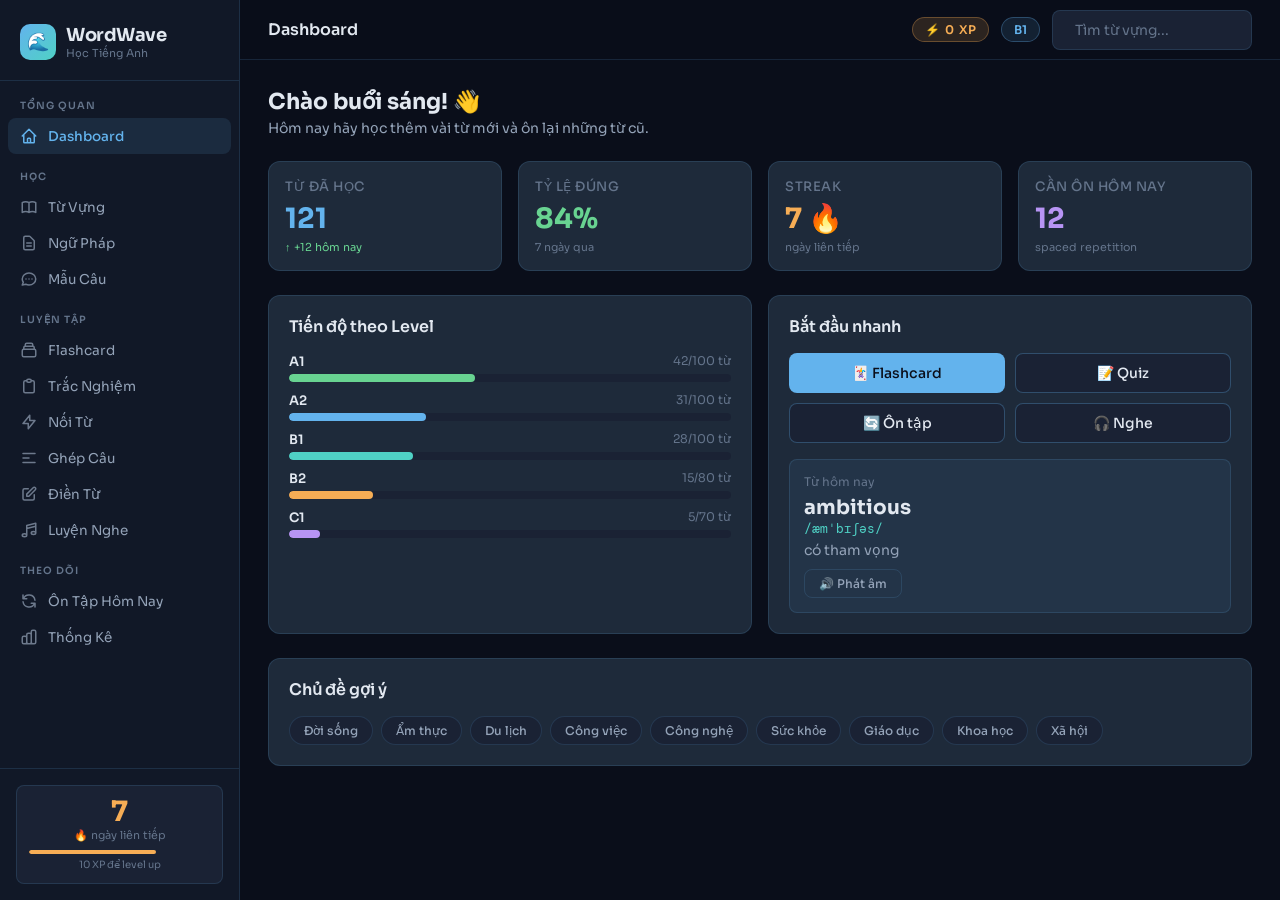
==== frontend/index.html @ 90e34345 "first commit" ====
<!DOCTYPE html>
<html lang="vi">
<head>
<meta charset="UTF-8"/>
<meta name="viewport" content="width=device-width, initial-scale=1.0"/>
<title>WordWave – Học Tiếng Anh</title>
<link rel="preconnect" href="https://fonts.googleapis.com"/>
<link rel="preconnect" href="https://fonts.gstatic.com" crossorigin/>
<link href="https://fonts.googleapis.com/css2?family=Sora:wght@300;400;500;600;700&family=DM+Mono:wght@400;500&display=swap" rel="stylesheet"/>
<link rel="stylesheet" href="css/style.css"/>
</head>
<body>

<!-- TOAST -->
<div id="toast" class="toast"></div>

<!-- SIDEBAR -->
<nav class="sidebar" id="sidebar">
  <div class="logo">
    <div class="logo-icon">🌊</div>
    <div>
      <div class="logo-text">WordWave</div>
      <div class="logo-sub">Học Tiếng Anh</div>
    </div>
  </div>
  <div class="nav">
    <div class="nav-group">
      <div class="nav-label">Tổng quan</div>
      <div class="nav-item" data-page="dashboard" onclick="navigate('dashboard')">
        <svg class="nav-icon" fill="none" stroke="currentColor" viewBox="0 0 24 24"><path stroke-linecap="round" stroke-linejoin="round" stroke-width="2" d="M3 12l2-2m0 0l7-7 7 7M5 10v10a1 1 0 001 1h3m10-11l2 2m-2-2v10a1 1 0 01-1 1h-3m-6 0a1 1 0 001-1v-4a1 1 0 011-1h2a1 1 0 011 1v4a1 1 0 001 1m-6 0h6"/></svg>
        Dashboard
      </div>
    </div>
    <div class="nav-group">
      <div class="nav-label">Học</div>
      <div class="nav-item" data-page="vocabulary" onclick="navigate('vocabulary')">
        <svg class="nav-icon" fill="none" stroke="currentColor" viewBox="0 0 24 24"><path stroke-linecap="round" stroke-linejoin="round" stroke-width="2" d="M12 6.253v13m0-13C10.832 5.477 9.246 5 7.5 5S4.168 5.477 3 6.253v13C4.168 18.477 5.754 18 7.5 18s3.332.477 4.5 1.253m0-13C13.168 5.477 14.754 5 16.5 5c1.747 0 3.332.477 4.5 1.253v13C19.832 18.477 18.247 18 16.5 18c-1.746 0-3.332.477-4.5 1.253"/></svg>
        Từ Vựng
      </div>
      <div class="nav-item" data-page="grammar" onclick="navigate('grammar')">
        <svg class="nav-icon" fill="none" stroke="currentColor" viewBox="0 0 24 24"><path stroke-linecap="round" stroke-linejoin="round" stroke-width="2" d="M9 12h6m-6 4h6m2 5H7a2 2 0 01-2-2V5a2 2 0 012-2h5.586a1 1 0 01.707.293l5.414 5.414a1 1 0 01.293.707V19a2 2 0 01-2 2z"/></svg>
        Ngữ Pháp
      </div>
      <div class="nav-item" data-page="patterns" onclick="navigate('patterns')">
        <svg class="nav-icon" fill="none" stroke="currentColor" viewBox="0 0 24 24"><path stroke-linecap="round" stroke-linejoin="round" stroke-width="2" d="M8 12h.01M12 12h.01M16 12h.01M21 12c0 4.418-4.03 8-9 8a9.863 9.863 0 01-4.255-.949L3 20l1.395-3.72C3.512 15.042 3 13.574 3 12c0-4.418 4.03-8 9-8s9 3.582 9 8z"/></svg>
        Mẫu Câu
      </div>
    </div>
    <div class="nav-group">
      <div class="nav-label">Luyện tập</div>
      <div class="nav-item" data-page="flashcard" onclick="navigate('flashcard')">
        <svg class="nav-icon" fill="none" stroke="currentColor" viewBox="0 0 24 24"><path stroke-linecap="round" stroke-linejoin="round" stroke-width="2" d="M19 11H5m14 0a2 2 0 012 2v6a2 2 0 01-2 2H5a2 2 0 01-2-2v-6a2 2 0 012-2m14 0V9a2 2 0 00-2-2M5 11V9a2 2 0 012-2m0 0V5a2 2 0 012-2h6a2 2 0 012 2v2M7 7h10"/></svg>
        Flashcard
      </div>
      <div class="nav-item" data-page="quiz" onclick="navigate('quiz')">
        <svg class="nav-icon" fill="none" stroke="currentColor" viewBox="0 0 24 24"><path stroke-linecap="round" stroke-linejoin="round" stroke-width="2" d="M9 5H7a2 2 0 00-2 2v12a2 2 0 002 2h10a2 2 0 002-2V7a2 2 0 00-2-2h-2M9 5a2 2 0 002 2h2a2 2 0 002-2M9 5a2 2 0 012-2h2a2 2 0 012 2"/></svg>
        Trắc Nghiệm
      </div>
      <div class="nav-item" data-page="matching" onclick="navigate('matching')">
        <svg class="nav-icon" fill="none" stroke="currentColor" viewBox="0 0 24 24"><path stroke-linecap="round" stroke-linejoin="round" stroke-width="2" d="M13 10V3L4 14h7v7l9-11h-7z"/></svg>
        Nối Từ
      </div>
      <div class="nav-item" data-page="builder" onclick="navigate('builder')">
        <svg class="nav-icon" fill="none" stroke="currentColor" viewBox="0 0 24 24"><path stroke-linecap="round" stroke-linejoin="round" stroke-width="2" d="M4 6h16M4 12h8m-8 6h16"/></svg>
        Ghép Câu
      </div>
      <div class="nav-item" data-page="fillblank" onclick="navigate('fillblank')">
        <svg class="nav-icon" fill="none" stroke="currentColor" viewBox="0 0 24 24"><path stroke-linecap="round" stroke-linejoin="round" stroke-width="2" d="M11 5H6a2 2 0 00-2 2v11a2 2 0 002 2h11a2 2 0 002-2v-5m-1.414-9.414a2 2 0 112.828 2.828L11.828 15H9v-2.828l8.586-8.586z"/></svg>
        Điền Từ
      </div>
      <div class="nav-item" data-page="listening" onclick="navigate('listening')">
        <svg class="nav-icon" fill="none" stroke="currentColor" viewBox="0 0 24 24"><path stroke-linecap="round" stroke-linejoin="round" stroke-width="2" d="M9 19V6l12-3v13M9 19c0 1.105-1.343 2-3 2s-3-.895-3-2 1.343-2 3-2 3 .895 3 2zm12-3c0 1.105-1.343 2-3 2s-3-.895-3-2 1.343-2 3-2 3 .895 3 2zM9 10l12-3"/></svg>
        Luyện Nghe
      </div>
    </div>
    <div class="nav-group">
      <div class="nav-label">Theo dõi</div>
      <div class="nav-item" data-page="review" onclick="navigate('review')">
        <svg class="nav-icon" fill="none" stroke="currentColor" viewBox="0 0 24 24"><path stroke-linecap="round" stroke-linejoin="round" stroke-width="2" d="M4 4v5h.582m15.356 2A8.001 8.001 0 004.582 9m0 0H9m11 11v-5h-.581m0 0a8.003 8.003 0 01-15.357-2m15.357 2H15"/></svg>
        Ôn Tập Hôm Nay
      </div>
      <div class="nav-item" data-page="progress" onclick="navigate('progress')">
        <svg class="nav-icon" fill="none" stroke="currentColor" viewBox="0 0 24 24"><path stroke-linecap="round" stroke-linejoin="round" stroke-width="2" d="M9 19v-6a2 2 0 00-2-2H5a2 2 0 00-2 2v6a2 2 0 002 2h2a2 2 0 002-2zm0 0V9a2 2 0 012-2h2a2 2 0 012 2v10m-6 0a2 2 0 002 2h2a2 2 0 002-2m0 0V5a2 2 0 012-2h2a2 2 0 012 2v14a2 2 0 01-2 2h-2a2 2 0 01-2-2z"/></svg>
        Thống Kê
      </div>
    </div>
  </div>
  <div class="sidebar-footer">
    <div class="streak-card">
      <div class="streak-num" id="streak-display">7</div>
      <div class="streak-label">🔥 ngày liên tiếp</div>
      <div style="margin-top:8px;">
        <div class="progress-track" style="height:4px;">
          <div class="progress-fill" style="width:70%;background:var(--accent3);"></div>
        </div>
        <div style="font-size:10px;color:var(--text3);margin-top:4px;">10 XP để level up</div>
      </div>
    </div>
  </div>
</nav>

<!-- MAIN -->
<main class="main">
  <div class="topbar">
    <div style="display:flex;align-items:center;gap:12px;">
      <button class="menu-toggle" onclick="toggleSidebar()">☰</button>
      <span class="page-title" id="page-title">Dashboard</span>
    </div>
    <div class="topbar-right">
      <div class="xp-pill">⚡ <span id="xp-display">0</span> XP</div>
      <div class="level-pill">B1</div>
      <div class="search-box" style="width:200px;">
        <svg width="14" height="14" fill="none" stroke="var(--text3)" viewBox="0 0 24 24"><circle cx="11" cy="11" r="8"/><path d="m21 21-4.35-4.35"/></svg>
        <input type="text" placeholder="Tìm từ vựng..." id="global-search" oninput="handleGlobalSearch(this.value)"/>
      </div>
    </div>
  </div>

  <div class="content">

    <!-- DASHBOARD -->
    <div class="page active fade-in" id="page-dashboard">
      <div style="margin-bottom:24px;">
        <h1 style="font-size:22px;font-weight:700;margin-bottom:4px;">Chào buổi sáng! 👋</h1>
        <p style="color:var(--text2);font-size:14px;">Hôm nay hãy học thêm vài từ mới và ôn lại những từ cũ.</p>
      </div>
      <div class="grid-4" style="margin-bottom:24px;">
        <div class="card card-sm"><div class="card-title">Từ đã học</div><div class="card-value" style="color:var(--accent);">121</div><div style="font-size:11px;color:var(--green);margin-top:4px;">↑ +12 hôm nay</div></div>
        <div class="card card-sm"><div class="card-title">Tỷ lệ đúng</div><div class="card-value" style="color:var(--green);">84%</div><div style="font-size:11px;color:var(--text3);margin-top:4px;">7 ngày qua</div></div>
        <div class="card card-sm"><div class="card-title">Streak</div><div class="card-value" style="color:var(--accent3);">7 🔥</div><div style="font-size:11px;color:var(--text3);margin-top:4px;">ngày liên tiếp</div></div>
        <div class="card card-sm"><div class="card-title">Cần ôn hôm nay</div><div class="card-value" style="color:var(--purple);">12</div><div style="font-size:11px;color:var(--text3);margin-top:4px;">spaced repetition</div></div>
      </div>
      <div class="grid-2" style="margin-bottom:24px;">
        <div class="card">
          <div class="section-title" style="margin-bottom:16px;">Tiến độ theo Level</div>
          <div id="level-progress-bars"></div>
        </div>
        <div class="card">
          <div class="section-title" style="margin-bottom:16px;">Bắt đầu nhanh</div>
          <div style="display:grid;grid-template-columns:1fr 1fr;gap:10px;margin-bottom:16px;">
            <button class="btn btn-primary" onclick="navigate('flashcard')">🃏 Flashcard</button>
            <button class="btn btn-secondary" onclick="navigate('quiz')">📝 Quiz</button>
            <button class="btn btn-secondary" onclick="navigate('review')">🔄 Ôn tập</button>
            <button class="btn btn-secondary" onclick="navigate('listening')">🎧 Nghe</button>
          </div>
          <div style="padding:14px;background:rgba(99,179,237,0.08);border:1px solid var(--border);border-radius:var(--r2);">
            <div style="font-size:12px;color:var(--text3);margin-bottom:6px;">Từ hôm nay</div>
            <div style="font-size:20px;font-weight:700;" id="wod-word">ambitious</div>
            <div style="font-size:13px;color:var(--accent2);font-family:var(--mono);" id="wod-phonetic">/æmˈbɪʃəs/</div>
            <div style="font-size:14px;color:var(--text2);margin-top:4px;" id="wod-meaning">có tham vọng</div>
            <button class="btn btn-ghost btn-sm" style="margin-top:10px;" id="wod-speak" onclick="window._speak('ambitious')">🔊 Phát âm</button>
          </div>
        </div>
      </div>
      <div class="card">
        <div class="section-title" style="margin-bottom:16px;">Chủ đề gợi ý</div>
        <div class="topic-grid" id="topic-suggestions"></div>
      </div>
    </div>

    <!-- VOCABULARY -->
    <div class="page fade-in" id="page-vocabulary">
      <div style="display:flex;align-items:center;gap:12px;margin-bottom:16px;flex-wrap:wrap;">
        <div class="search-box" style="flex:1;min-width:200px;">
          <svg width="14" height="14" fill="none" stroke="var(--text3)" viewBox="0 0 24 24"><circle cx="11" cy="11" r="8"/><path d="m21 21-4.35-4.35"/></svg>
          <input type="text" placeholder="Tìm từ..." id="vocab-search" oninput="filterVocab()"/>
        </div>
        <select id="level-filter" onchange="filterVocab()" style="background:var(--bg3);border:1px solid var(--border);border-radius:var(--r2);padding:8px 14px;color:var(--text);font-family:var(--font);font-size:14px;outline:none;">
          <option value="">Tất cả Level</option>
          <option value="A1">A1</option><option value="A2">A2</option>
          <option value="B1">B1</option><option value="B2">B2</option><option value="C1">C1</option>
        </select>
        <select id="topic-filter" onchange="filterVocab()" style="background:var(--bg3);border:1px solid var(--border);border-radius:var(--r2);padding:8px 14px;color:var(--text);font-family:var(--font);font-size:14px;outline:none;">
          <option value="">Tất cả Chủ đề</option>
        </select>
      </div>
      <div class="topic-grid" id="topic-filter-pills" style="margin-bottom:16px;"></div>
      <div id="vocab-list" style="display:flex;flex-direction:column;gap:8px;"></div>
      <div id="vocab-load-more" style="text-align:center;margin-top:20px;display:none;">
        <button class="btn btn-secondary" onclick="loadMoreVocab()">Tải thêm từ</button>
      </div>
    </div>

    <!-- GRAMMAR -->
    <div class="page fade-in" id="page-grammar">
      <div class="tabs" style="margin-bottom:20px;">
        <div class="tab active" onclick="filterGrammarByLevel('all')">Tất cả</div>
        <div class="tab" onclick="filterGrammarByLevel('A1')">A1</div>
        <div class="tab" onclick="filterGrammarByLevel('A2')">A2</div>
        <div class="tab" onclick="filterGrammarByLevel('B1')">B1</div>
        <div class="tab" onclick="filterGrammarByLevel('B2')">B2+</div>
      </div>
      <div id="grammar-list" style="display:flex;flex-direction:column;gap:12px;"></div>
    </div>

    <!-- PATTERNS -->
    <div class="page fade-in" id="page-patterns">
      <p style="color:var(--text2);font-size:14px;margin-bottom:20px;">Các mẫu câu giao tiếp phổ biến trong tiếng Anh hàng ngày.</p>
      <div id="patterns-list" style="display:flex;flex-direction:column;gap:12px;"></div>
    </div>

    <!-- FLASHCARD -->
    <div class="page fade-in" id="page-flashcard">
      <div style="max-width:600px;margin:0 auto;">
        <div style="display:flex;align-items:center;justify-content:space-between;margin-bottom:16px;">
          <span id="fc-count" style="font-size:14px;color:var(--text2);">Thẻ 1/10</span>
          <select id="fc-level" onchange="initFlashcard()" style="background:var(--bg3);border:1px solid var(--border);border-radius:var(--r2);padding:6px 12px;color:var(--text);font-family:var(--font);font-size:13px;outline:none;">
            <option value="">Tất cả</option>
            <option value="A1">A1</option><option value="A2">A2</option>
            <option value="B1">B1</option><option value="B2">B2</option><option value="C1">C1</option>
          </select>
        </div>
        <div class="progress-track" style="height:6px;margin-bottom:20px;">
          <div class="progress-fill" id="fc-progress" style="width:10%;background:linear-gradient(90deg,var(--accent),var(--accent2));"></div>
        </div>
        <div class="flashcard-wrap" onclick="flipCard()">
          <div class="flashcard" id="flashcard">
            <div class="flashcard-face">
              <div class="flashcard-word" id="fc-word">hello</div>
              <div class="flashcard-phonetic" id="fc-phonetic">/həˈloʊ/</div>
              <button class="speak-btn" style="margin-top:16px;" onclick="event.stopPropagation();speakFC()">🔊</button>
              <div class="flashcard-hint">Nhấn để xem nghĩa</div>
            </div>
            <div class="flashcard-face flashcard-back">
              <div class="flashcard-meaning" id="fc-meaning">xin chào</div>
              <div class="flashcard-example" id="fc-example">"Hello, how are you?"</div>
              <div class="flashcard-hint">Đánh giá dưới đây</div>
            </div>
          </div>
        </div>
        <div id="fc-actions" style="display:none;margin-top:20px;">
          <p style="text-align:center;font-size:13px;color:var(--text3);margin-bottom:12px;">Bạn nhớ từ này như thế nào?</p>
          <div style="display:grid;grid-template-columns:repeat(4,1fr);gap:8px;">
            <button class="btn btn-danger"  onclick="rateCard(1)">😞<br><span style="font-size:11px;">Không nhớ</span></button>
            <button class="btn btn-ghost"   onclick="rateCard(2)">😐<br><span style="font-size:11px;">Khó</span></button>
            <button class="btn btn-ghost"   onclick="rateCard(3)">🙂<br><span style="font-size:11px;">Ổn</span></button>
            <button class="btn btn-success" onclick="rateCard(4)">😊<br><span style="font-size:11px;">Dễ</span></button>
          </div>
        </div>
        <div id="fc-next-btn" style="text-align:center;margin-top:16px;display:none;">
          <button class="btn btn-primary btn-lg" onclick="nextFlashCard()">Thẻ tiếp theo →</button>
        </div>
      </div>
    </div>

    <!-- QUIZ -->
    <div class="page fade-in" id="page-quiz">
      <div style="max-width:600px;margin:0 auto;">
        <div style="display:flex;align-items:center;justify-content:space-between;margin-bottom:16px;">
          <span id="quiz-progress-text" style="font-size:14px;color:var(--text2);">Câu 1/10</span>
          <div style="display:flex;align-items:center;gap:8px;">
            <span style="color:var(--green);font-size:14px;font-weight:600;" id="quiz-score">0 ✓</span>
            <button class="btn btn-ghost btn-sm" onclick="initQuiz()">↺ Làm lại</button>
          </div>
        </div>
        <div class="progress-track" style="height:6px;margin-bottom:24px;">
          <div class="progress-fill" id="quiz-progress-bar" style="width:10%;background:linear-gradient(90deg,var(--purple),var(--accent));"></div>
        </div>
        <div id="quiz-question-area"></div>
      </div>
    </div>

    <!-- MATCHING -->
    <div class="page fade-in" id="page-matching">
      <div style="max-width:700px;margin:0 auto;">
        <div style="display:flex;align-items:center;justify-content:space-between;margin-bottom:16px;">
          <p style="color:var(--text2);font-size:14px;">Chọn từ tiếng Anh rồi chọn nghĩa tương ứng</p>
          <button class="btn btn-ghost btn-sm" onclick="initMatching()">↺ Ván mới</button>
        </div>
        <div id="match-score-bar" style="margin-bottom:16px;"></div>
        <div class="grid-2" id="match-area">
          <div class="match-col" id="match-left"></div>
          <div class="match-col" id="match-right"></div>
        </div>
        <div id="match-result" style="text-align:center;margin-top:20px;display:none;"></div>
      </div>
    </div>

    <!-- BUILDER -->
    <div class="page fade-in" id="page-builder">
      <div style="max-width:680px;margin:0 auto;">
        <div style="display:flex;align-items:center;justify-content:space-between;margin-bottom:16px;">
          <div>
            <div style="font-size:13px;color:var(--text3);margin-bottom:4px;">Dịch sang tiếng Anh:</div>
            <div id="builder-prompt" style="font-size:18px;font-weight:600;color:var(--accent2);">Tôi đang học tiếng Anh.</div>
          </div>
          <button class="btn btn-ghost btn-sm" onclick="initBuilder()">↺ Câu mới</button>
        </div>
        <div style="margin-bottom:16px;">
          <div style="font-size:12px;color:var(--text3);margin-bottom:8px;">Câu của bạn:</div>
          <div class="sentence-slots" id="builder-slots"></div>
        </div>
        <div style="font-size:12px;color:var(--text3);margin-bottom:8px;">Từ có sẵn:</div>
        <div id="builder-words"></div>
        <div style="display:flex;gap:10px;margin-top:20px;">
          <button class="btn btn-primary" onclick="checkBuilder()">✓ Kiểm tra</button>
          <button class="btn btn-ghost"   onclick="clearBuilder()">✕ Xóa hết</button>
        </div>
        <div id="builder-feedback" style="margin-top:16px;display:none;"></div>
      </div>
    </div>

    <!-- FILL BLANK -->
    <div class="page fade-in" id="page-fillblank">
      <div style="max-width:640px;margin:0 auto;">
        <div style="display:flex;align-items:center;justify-content:space-between;margin-bottom:16px;">
          <span id="fb-counter" style="font-size:14px;color:var(--text2);">Câu 1/6</span>
          <button class="btn btn-ghost btn-sm" onclick="initFillBlank()">↺ Làm lại</button>
        </div>
        <div id="fb-question-area"></div>
      </div>
    </div>

    <!-- LISTENING -->
    <div class="page fade-in" id="page-listening">
      <div style="max-width:580px;margin:0 auto;">
        <p style="color:var(--text2);font-size:14px;margin-bottom:20px;">Nghe và gõ lại từ bạn nghe được</p>
        <div class="audio-player">
          <div class="audio-visual" id="audio-bars"></div>
          <div style="text-align:center;">
            <button class="btn btn-primary btn-lg" id="listen-play-btn" onclick="playListenWord()">🔊 Phát âm</button>
          </div>
        </div>
        <div style="margin-top:20px;">
          <div style="font-size:13px;color:var(--text3);margin-bottom:8px;">Bạn nghe được từ gì?</div>
          <input type="text" class="blank-input" id="listen-input" style="width:100%;text-align:left;padding:12px 16px;" placeholder="Gõ từ bạn nghe..." onkeydown="if(event.key==='Enter')checkListening()"/>
        </div>
        <div style="display:flex;gap:10px;margin-top:12px;">
          <button class="btn btn-primary" onclick="checkListening()">✓ Kiểm tra</button>
          <button class="btn btn-ghost"   onclick="skipListening()">→ Bỏ qua</button>
        </div>
        <div id="listen-feedback" style="margin-top:16px;display:none;"></div>
        <div style="display:flex;align-items:center;gap:12px;margin-top:20px;">
          <span style="font-size:13px;color:var(--text3);">Độ khó:</span>
          <div class="tabs" style="flex:1;">
            <div class="tab active" onclick="setListenLevel(this,'A1')">A1</div>
            <div class="tab" onclick="setListenLevel(this,'A2')">A2</div>
            <div class="tab" onclick="setListenLevel(this,'B1')">B1</div>
          </div>
        </div>
        <div style="margin-top:16px;">
          <span style="font-size:12px;color:var(--text3);">Kết quả: </span>
          <span id="listen-stats" style="font-size:13px;color:var(--text2);">0 đúng / 0 sai</span>
        </div>
      </div>
    </div>

    <!-- REVIEW -->
    <div class="page fade-in" id="page-review">
      <div style="max-width:640px;margin:0 auto;">
        <div id="review-start-card" class="card" style="text-align:center;padding:28px;">
          <div style="font-size:36px;font-weight:700;color:var(--accent3);" id="review-remaining">—</div>
          <div style="font-size:14px;color:var(--text2);margin-top:4px;">từ cần ôn hôm nay</div>
          <button class="btn btn-primary btn-lg" style="margin-top:20px;" onclick="startReview()">Bắt đầu ôn tập</button>
        </div>
        <div id="review-area" style="display:none;"></div>
      </div>
    </div>

    <!-- PROGRESS -->
    <div class="page fade-in" id="page-progress">
      <div class="grid-4" style="margin-bottom:24px;">
        <div class="card card-sm"><div class="card-title">Tổng từ đã học</div><div class="card-value" style="color:var(--accent);">121</div></div>
        <div class="card card-sm"><div class="card-title">Tỷ lệ đúng TB</div><div class="card-value" style="color:var(--green);">84%</div></div>
        <div class="card card-sm"><div class="card-title">Streak hiện tại</div><div class="card-value" style="color:var(--accent3);">7 🔥</div></div>
        <div class="card card-sm"><div class="card-title">Tổng XP</div><div class="card-value" style="color:var(--purple);" id="xp-total">0</div></div>
      </div>
      <div class="grid-2" style="margin-bottom:24px;">
        <div class="card"><div class="section-title" style="margin-bottom:16px;">Tiến độ theo Level</div><div id="progress-level-bars" style="display:flex;flex-direction:column;gap:14px;"></div></div>
        <div class="card"><div class="section-title" style="margin-bottom:16px;">Tiến độ theo Chủ đề</div><div id="progress-topic-bars" style="display:flex;flex-direction:column;gap:12px;"></div></div>
      </div>
      <div class="card">
        <div class="section-title" style="margin-bottom:16px;">Hoạt động 52 tuần qua</div>
        <div id="activity-heatmap" style="overflow-x:auto;"></div>
      </div>
    </div>

  </div><!-- /content -->
</main>

<!-- SEARCH MODAL -->
<div class="modal-overlay" id="search-modal">
  <div class="modal">
    <div class="modal-title">Kết quả tìm kiếm</div>
    <div id="search-results" style="margin-top:16px;max-height:400px;overflow-y:auto;"></div>
    <button class="btn btn-ghost" style="margin-top:16px;width:100%;" onclick="document.getElementById('search-modal').classList.remove('show')">Đóng</button>
  </div>
</div>

<script type="module">
import { navigate, toggleSidebar } from './js/router.js';
import { filterVocab, setTopicFilter, loadMoreVocab } from './js/pages/vocabulary.js';
import { filterGrammarByLevel } from './js/pages/grammar.js';
import { initFlashcard }  from './js/pages/flashcard.js';
import { initQuiz }       from './js/pages/quiz.js';
import { initMatching }   from './js/pages/matching.js';
import { initBuilder }    from './js/pages/builder.js';
import { initFillBlank }  from './js/pages/fillblank.js';
import { api }            from './js/api.js';
import { badgeClass }     from './js/utils.js';

// Expose to window for onclick handlers in HTML
window.navigate           = navigate;
window.toggleSidebar      = toggleSidebar;
window.filterVocab        = filterVocab;
window.setTopicFilter     = setTopicFilter;
window.loadMoreVocab      = loadMoreVocab;
window.filterGrammarByLevel = filterGrammarByLevel;
window.initFlashcard      = initFlashcard;
window.initQuiz           = initQuiz;
window.initMatching       = initMatching;
window.initBuilder        = initBuilder;
window.initFillBlank      = initFillBlank;

// Global search
window.handleGlobalSearch = function(q) {
  if (q.length < 2) { document.getElementById('search-modal').classList.remove('show'); return; }
  api.getVocab({ search: q, limit: 10 }).then(res => {
    const words = res.data || [];
    document.getElementById('search-results').innerHTML = words.length
      ? words.map(v => `
          <div class="word-card" style="margin-bottom:8px;">
            <div class="word-info">
              <div style="display:flex;align-items:center;gap:8px;">
                <span class="word-english">${v.word}</span>
                <span class="badge ${badgeClass(v.level)}">${v.level}</span>
              </div>
              <div class="word-phonetic">${v.phonetic}</div>
              <div class="word-meaning">${v.meaning}</div>
            </div>
            <button class="speak-btn" onclick="window._speak('${v.word.replace(/'/g,"\\'")}')">🔊</button>
          </div>`).join('')
      : '<div style="color:var(--text3);text-align:center;padding:20px;">Không tìm thấy từ nào</div>';
    document.getElementById('search-modal').classList.add('show');
  }).catch(() => {});
};

// Close modal on overlay click
document.querySelectorAll('.modal-overlay').forEach(m =>
  m.addEventListener('click', e => { if (e.target === m) m.classList.remove('show'); })
);

// Boot
navigate('dashboard');
</script>
</body>
</html>
---- frontend/css/style.css ----
/* wordwave/frontend/css/style.css */
:root {
  --bg:#0a0e1a; --bg2:#111827; --bg3:#1a2234; --card:#1e2a3a;
  --border:rgba(99,179,237,0.15); --border2:rgba(99,179,237,0.3);
  --accent:#63b3ed; --accent2:#4fd1c5; --accent3:#f6ad55;
  --text:#e2e8f0; --text2:#94a3b8; --text3:#64748b;
  --green:#68d391; --red:#fc8181; --purple:#b794f4; --pink:#f687b3;
  --r:12px; --r2:8px;
  --font:'Sora',sans-serif; --mono:'DM Mono',monospace;
  --shadow:0 4px 24px rgba(0,0,0,0.4); --glow:0 0 20px rgba(99,179,237,0.15);
}
*,*::before,*::after{box-sizing:border-box;margin:0;padding:0;}
body{font-family:var(--font);background:var(--bg);color:var(--text);min-height:100vh;overflow-x:hidden;}
a{color:inherit;text-decoration:none;}
button{font-family:var(--font);cursor:pointer;border:none;outline:none;}
::-webkit-scrollbar{width:4px;}
::-webkit-scrollbar-track{background:var(--bg2);}
::-webkit-scrollbar-thumb{background:var(--border2);border-radius:4px;}

/* SIDEBAR */
.sidebar{width:240px;min-height:100vh;background:var(--bg2);border-right:1px solid var(--border);
  display:flex;flex-direction:column;position:fixed;left:0;top:0;bottom:0;z-index:100;transition:transform .3s;}
.logo{padding:24px 20px 20px;display:flex;align-items:center;gap:10px;border-bottom:1px solid var(--border);}
.logo-icon{width:36px;height:36px;background:linear-gradient(135deg,var(--accent),var(--accent2));
  border-radius:10px;display:flex;align-items:center;justify-content:center;font-size:18px;}
.logo-text{font-size:18px;font-weight:700;letter-spacing:-.5px;}
.logo-sub{font-size:11px;color:var(--text3);}
.nav{flex:1;padding:12px 8px;display:flex;flex-direction:column;gap:2px;overflow-y:auto;}
.nav-group{margin-bottom:8px;}
.nav-label{font-size:10px;font-weight:600;color:var(--text3);text-transform:uppercase;letter-spacing:1px;padding:6px 12px;}
.nav-item{display:flex;align-items:center;gap:10px;padding:9px 12px;border-radius:var(--r2);
  cursor:pointer;transition:all .15s;color:var(--text2);font-size:13.5px;}
.nav-item:hover{background:var(--bg3);color:var(--text);}
.nav-item.active{background:rgba(99,179,237,0.12);color:var(--accent);font-weight:500;}
.nav-icon{width:18px;height:18px;flex-shrink:0;opacity:.7;}
.nav-item.active .nav-icon{opacity:1;}
.nav-badge{margin-left:auto;background:var(--accent);color:var(--bg);border-radius:10px;font-size:10px;font-weight:700;padding:1px 7px;}
.sidebar-footer{padding:16px;border-top:1px solid var(--border);}
.streak-card{background:var(--bg3);border:1px solid var(--border);border-radius:var(--r2);padding:12px;text-align:center;}
.streak-num{font-size:28px;font-weight:700;color:var(--accent3);line-height:1;}
.streak-label{font-size:11px;color:var(--text3);margin-top:2px;}

/* MAIN */
.main{margin-left:240px;flex:1;}
.topbar{position:sticky;top:0;z-index:50;background:rgba(10,14,26,.92);backdrop-filter:blur(12px);
  border-bottom:1px solid var(--border);padding:0 28px;height:60px;display:flex;align-items:center;justify-content:space-between;}
.page-title{font-size:16px;font-weight:600;}
.topbar-right{display:flex;align-items:center;gap:12px;}
.xp-pill{background:rgba(246,173,85,.15);border:1px solid rgba(246,173,85,.3);color:var(--accent3);
  font-size:12px;font-weight:600;padding:4px 12px;border-radius:20px;display:flex;align-items:center;gap:5px;}
.level-pill{background:rgba(99,179,237,.12);border:1px solid var(--border2);color:var(--accent);
  font-size:12px;font-weight:600;padding:4px 12px;border-radius:20px;}
.content{padding:28px;}

/* CARDS */
.card{background:var(--card);border:1px solid var(--border);border-radius:var(--r);padding:20px;}
.card-sm{padding:16px;}
.card-title{font-size:13px;color:var(--text3);font-weight:500;margin-bottom:6px;text-transform:uppercase;letter-spacing:.5px;}
.card-value{font-size:28px;font-weight:700;}

/* GRID */
.grid-4{display:grid;grid-template-columns:repeat(4,1fr);gap:16px;}
.grid-3{display:grid;grid-template-columns:repeat(3,1fr);gap:16px;}
.grid-2{display:grid;grid-template-columns:1fr 1fr;gap:16px;}

/* PROGRESS */
.progress-track{background:var(--bg3);border-radius:100px;overflow:hidden;}
.progress-fill{height:100%;border-radius:100px;transition:width .5s ease;}

/* BUTTONS */
.btn{display:inline-flex;align-items:center;justify-content:center;gap:8px;padding:10px 20px;
  border-radius:var(--r2);font-size:14px;font-weight:500;cursor:pointer;transition:all .15s;border:none;}
.btn-primary{background:var(--accent);color:var(--bg);}
.btn-primary:hover{background:#90cdf4;transform:translateY(-1px);}
.btn-secondary{background:var(--bg3);color:var(--text);border:1px solid var(--border2);}
.btn-secondary:hover{background:var(--card);}
.btn-ghost{background:transparent;color:var(--text2);border:1px solid var(--border);}
.btn-ghost:hover{border-color:var(--border2);color:var(--text);}
.btn-success{background:rgba(104,211,145,.15);color:var(--green);border:1px solid rgba(104,211,145,.3);}
.btn-danger{background:rgba(252,129,129,.15);color:var(--red);border:1px solid rgba(252,129,129,.3);}
.btn-lg{padding:14px 28px;font-size:15px;border-radius:var(--r);}
.btn-sm{padding:6px 14px;font-size:12px;}

/* BADGES */
.badge{display:inline-block;padding:2px 10px;border-radius:100px;font-size:11px;font-weight:600;}
.badge-a1{background:rgba(104,211,145,.15);color:var(--green);}
.badge-a2{background:rgba(99,179,237,.15);color:var(--accent);}
.badge-b1{background:rgba(246,173,85,.15);color:var(--accent3);}
.badge-b2{background:rgba(183,148,244,.15);color:var(--purple);}
.badge-c1{background:rgba(246,135,179,.15);color:var(--pink);}

/* SECTION */
.section-header{display:flex;align-items:center;justify-content:space-between;margin-bottom:16px;}
.section-title{font-size:16px;font-weight:600;}

/* TABS */
.tabs{display:flex;gap:2px;background:var(--bg3);border-radius:var(--r2);padding:4px;}
.tab{flex:1;text-align:center;padding:8px 16px;border-radius:6px;font-size:13px;font-weight:500;cursor:pointer;color:var(--text2);transition:all .15s;}
.tab.active{background:var(--card);color:var(--text);}

/* TOPIC PILLS */
.topic-grid{display:flex;flex-wrap:wrap;gap:8px;}
.topic-pill{padding:6px 14px;border-radius:100px;font-size:12px;font-weight:500;
  background:var(--bg3);border:1px solid var(--border);color:var(--text2);cursor:pointer;transition:all .15s;}
.topic-pill:hover,.topic-pill.active{background:rgba(99,179,237,.12);border-color:var(--border2);color:var(--accent);}

/* WORD CARD */
.word-card{background:var(--card);border:1px solid var(--border);border-radius:var(--r);
  padding:16px 20px;display:flex;align-items:flex-start;gap:16px;transition:all .15s;cursor:pointer;}
.word-card:hover{border-color:var(--border2);box-shadow:var(--glow);}
.word-info{flex:1;min-width:0;}
.word-english{font-size:18px;font-weight:600;}
.word-phonetic{font-size:12px;color:var(--accent2);font-family:var(--mono);margin-top:2px;}
.word-meaning{font-size:14px;color:var(--text2);margin-top:4px;}
.word-example{font-size:12px;color:var(--text3);margin-top:4px;font-style:italic;}
.speak-btn{width:32px;height:32px;border-radius:50%;background:rgba(99,179,237,.1);border:1px solid var(--border);
  display:flex;align-items:center;justify-content:center;flex-shrink:0;cursor:pointer;transition:all .15s;color:var(--accent);}
.speak-btn:hover{background:rgba(99,179,237,.2);}

/* FLASHCARD */
.flashcard-wrap{perspective:1000px;}
.flashcard{width:100%;min-height:300px;position:relative;transform-style:preserve-3d;
  transition:transform .5s;cursor:pointer;}
.flashcard.flipped{transform:rotateY(180deg);}
.flashcard-face{position:absolute;inset:0;backface-visibility:hidden;background:var(--card);
  border:1px solid var(--border);border-radius:var(--r);display:flex;flex-direction:column;
  align-items:center;justify-content:center;padding:40px;text-align:center;}
.flashcard-back{transform:rotateY(180deg);}
.flashcard-word{font-size:48px;font-weight:700;letter-spacing:-1px;margin-bottom:8px;}
.flashcard-phonetic{font-size:18px;color:var(--accent2);font-family:var(--mono);}
.flashcard-meaning{font-size:26px;font-weight:600;color:var(--accent);margin-bottom:12px;}
.flashcard-example{font-size:15px;color:var(--text2);font-style:italic;}
.flashcard-hint{font-size:12px;color:var(--text3);position:absolute;bottom:16px;}

/* QUIZ */
.quiz-option{width:100%;text-align:left;padding:14px 20px;border-radius:var(--r2);
  background:var(--bg3);border:1px solid var(--border);color:var(--text);font-size:15px;
  cursor:pointer;transition:all .2s;margin-bottom:10px;display:flex;align-items:center;gap:12px;}
.quiz-option:hover:not(:disabled){border-color:var(--border2);background:var(--card);}
.quiz-option.correct{background:rgba(104,211,145,.1);border-color:var(--green);color:var(--green);}
.quiz-option.wrong{background:rgba(252,129,129,.1);border-color:var(--red);color:var(--red);}
.quiz-option:disabled{cursor:default;}
.option-letter{width:28px;height:28px;border-radius:50%;background:var(--card);border:1px solid var(--border);
  display:flex;align-items:center;justify-content:center;font-size:12px;font-weight:600;flex-shrink:0;}

/* MATCHING */
.match-col{display:flex;flex-direction:column;gap:8px;}
.match-item{padding:12px 18px;border-radius:var(--r2);background:var(--bg3);border:1px solid var(--border);
  cursor:pointer;transition:all .15s;font-size:14px;text-align:center;}
.match-item.selected{border-color:var(--accent);background:rgba(99,179,237,.1);color:var(--accent);}
.match-item.matched{border-color:var(--green);background:rgba(104,211,145,.1);color:var(--green);pointer-events:none;}
.match-item.wrong-match{border-color:var(--red);background:rgba(252,129,129,.1);color:var(--red);}

/* SENTENCE BUILDER */
.word-token{display:inline-flex;align-items:center;padding:6px 14px;border-radius:var(--r2);
  background:var(--bg3);border:1px solid var(--border);font-size:14px;font-weight:500;
  cursor:pointer;user-select:none;transition:all .15s;margin:4px;}
.word-token:hover{border-color:var(--accent);color:var(--accent);}
.sentence-slots{min-height:52px;background:var(--bg3);border:2px dashed var(--border2);
  border-radius:var(--r);padding:8px 12px;display:flex;flex-wrap:wrap;gap:4px;align-items:center;}
.slot-token{display:inline-flex;align-items:center;gap:6px;padding:5px 12px;border-radius:var(--r2);
  background:rgba(99,179,237,.1);border:1px solid var(--border2);font-size:14px;font-weight:500;
  color:var(--accent);cursor:pointer;margin:2px;}

/* FILL BLANK */
.blank-input{background:var(--bg3);border:1px solid var(--border2);border-radius:var(--r2);
  padding:8px 16px;font-size:16px;font-family:var(--font);color:var(--text);outline:none;
  min-width:120px;text-align:center;transition:border-color .15s;}
.blank-input:focus{border-color:var(--accent);}
.blank-input.correct{border-color:var(--green);color:var(--green);background:rgba(104,211,145,.05);}
.blank-input.wrong{border-color:var(--red);color:var(--red);background:rgba(252,129,129,.05);}

/* GRAMMAR */
.grammar-card{background:var(--card);border:1px solid var(--border);border-radius:var(--r);overflow:hidden;cursor:pointer;transition:all .15s;}
.grammar-card:hover{border-color:var(--border2);}
.grammar-header{padding:20px;}
.grammar-title{font-size:16px;font-weight:600;margin-bottom:6px;}
.grammar-desc{font-size:13px;color:var(--text2);}
.grammar-footer{padding:12px 20px;background:var(--bg3);display:flex;justify-content:space-between;align-items:center;}
.grammar-content{padding:20px;border-top:1px solid var(--border);display:none;}
.grammar-content.show{display:block;}
.example-block{background:var(--bg3);border-left:3px solid var(--accent);border-radius:0 var(--r2) var(--r2) 0;padding:12px 16px;margin:8px 0;font-size:14px;}
.example-en{font-weight:500;}
.example-vi{color:var(--text2);font-size:13px;margin-top:2px;}

/* AUDIO BARS */
.audio-player{background:var(--bg3);border:1px solid var(--border);border-radius:var(--r);padding:20px;display:flex;flex-direction:column;gap:12px;}
.audio-visual{height:60px;display:flex;align-items:center;justify-content:center;gap:3px;}
.audio-bar{width:3px;border-radius:2px;background:var(--accent);opacity:.6;animation:audioAnim .8s ease-in-out infinite alternate;}
@keyframes audioAnim{from{height:8px;}to{height:40px;}}

/* HEATMAP */
.heatmap{display:grid;grid-template-columns:repeat(52,1fr);gap:2px;}
.heat-cell{aspect-ratio:1;border-radius:2px;}

/* SEARCH */
.search-box{background:var(--bg3);border:1px solid var(--border);border-radius:var(--r2);display:flex;align-items:center;gap:8px;padding:0 14px;}
.search-box input{background:none;border:none;outline:none;color:var(--text);font-family:var(--font);font-size:14px;padding:10px 0;flex:1;}
.search-box input::placeholder{color:var(--text3);}

/* TOAST */
.toast{position:fixed;bottom:24px;right:24px;z-index:9999;background:var(--card);
  border:1px solid var(--border2);border-radius:var(--r);padding:14px 20px;font-size:14px;
  box-shadow:var(--shadow);transform:translateY(20px);opacity:0;transition:all .3s;max-width:320px;}
.toast.show{transform:translateY(0);opacity:1;}
.toast.success{border-color:rgba(104,211,145,.5);color:var(--green);}
.toast.error{border-color:rgba(252,129,129,.5);color:var(--red);}

/* MODAL */
.modal-overlay{position:fixed;inset:0;z-index:200;background:rgba(0,0,0,.7);
  display:flex;align-items:center;justify-content:center;padding:24px;opacity:0;pointer-events:none;transition:opacity .2s;}
.modal-overlay.show{opacity:1;pointer-events:all;}
.modal{background:var(--card);border:1px solid var(--border2);border-radius:var(--r);
  padding:28px;max-width:500px;width:100%;box-shadow:var(--shadow);transform:scale(.95);transition:transform .2s;}
.modal-overlay.show .modal{transform:scale(1);}
.modal-title{font-size:20px;font-weight:700;margin-bottom:8px;}

/* PAGE */
.page{display:none;}
.page.active{display:block;}
.menu-toggle{display:none;background:none;border:1px solid var(--border);border-radius:var(--r2);padding:6px 10px;color:var(--text);cursor:pointer;}

/* CONFETTI */
.confetti-piece{position:fixed;width:8px;height:8px;top:-10px;animation:confettiFall linear forwards;z-index:9999;border-radius:2px;}
@keyframes confettiFall{to{transform:translateY(110vh) rotate(720deg);opacity:0;}}

/* ANIMATIONS */
@keyframes fadeIn{from{opacity:0;transform:translateY(8px);}to{opacity:1;transform:translateY(0);}}
.fade-in{animation:fadeIn .3s ease;}

/* RESPONSIVE */
@media(max-width:1024px){.grid-4{grid-template-columns:repeat(2,1fr);}}
@media(max-width:768px){
  .sidebar{transform:translateX(-100%);}
  .sidebar.open{transform:translateX(0);}
  .main{margin-left:0;}
  .menu-toggle{display:flex;}
  .grid-4{grid-template-columns:1fr 1fr;}
  .grid-3,.grid-2{grid-template-columns:1fr;}
  .content{padding:16px;}
  .flashcard-word{font-size:36px;}
}
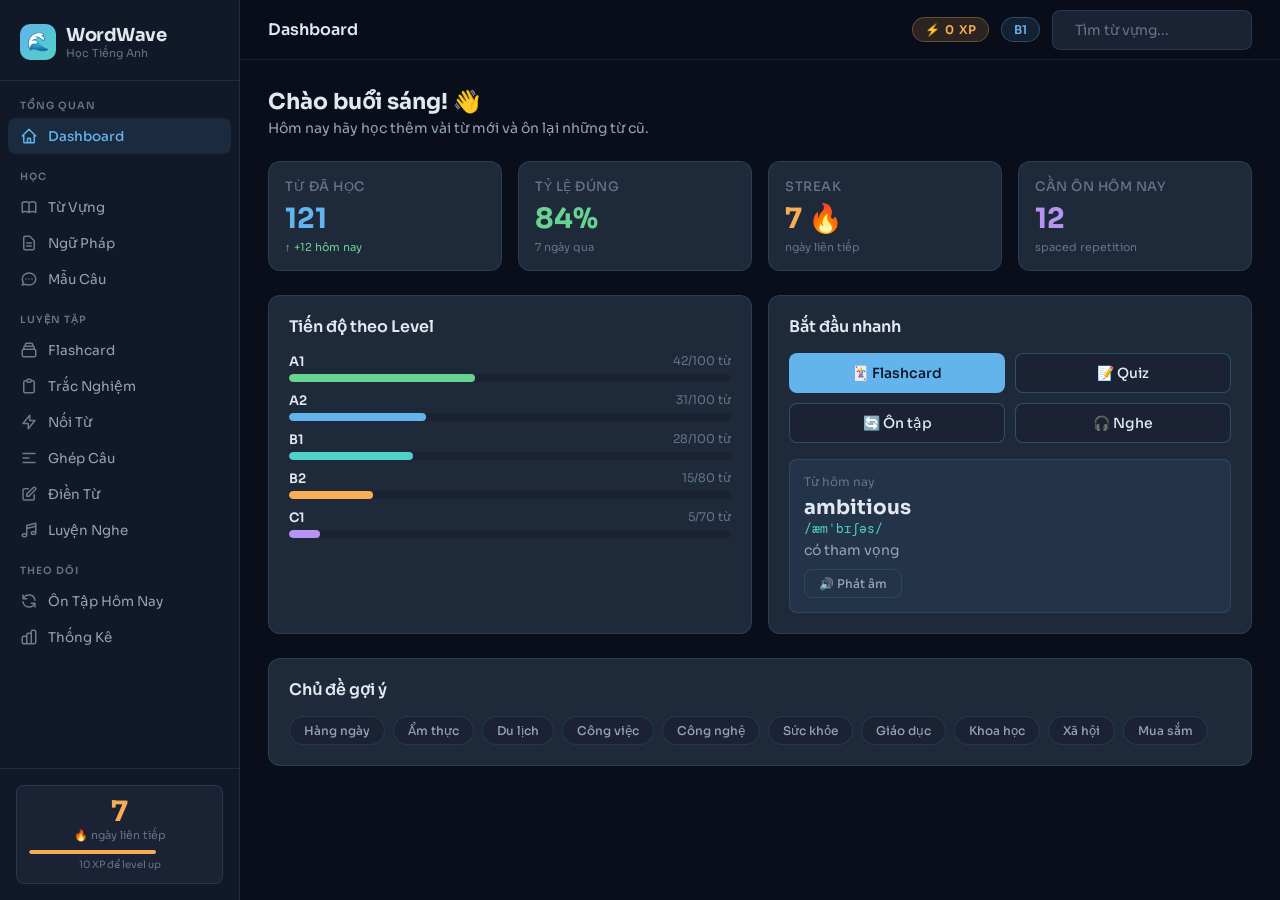
==== commit 8f9897b0: "Refactor FE" ====
--- a/frontend/index.html
+++ b/frontend/index.html
@@ -388,16 +388,16 @@
 </div>
 
 <script type="module">
-import { navigate, toggleSidebar } from './js/router.js';
-import { filterVocab, setTopicFilter, loadMoreVocab } from './js/pages/vocabulary.js';
-import { filterGrammarByLevel } from './js/pages/grammar.js';
-import { initFlashcard }  from './js/pages/flashcard.js';
-import { initQuiz }       from './js/pages/quiz.js';
-import { initMatching }   from './js/pages/matching.js';
-import { initBuilder }    from './js/pages/builder.js';
-import { initFillBlank }  from './js/pages/fillblank.js';
-import { api }            from './js/api.js';
-import { badgeClass }     from './js/utils.js';
+import { navigate, toggleSidebar } from './js/presentation/routing/router.js';
+import { filterVocab, setTopicFilter, loadMoreVocab } from './js/presentation/pages/vocabulary.js';
+import { filterGrammarByLevel } from './js/presentation/pages/grammar.js';
+import { initFlashcard }  from './js/presentation/pages/flashcard.js';
+import { initQuiz }       from './js/presentation/pages/quiz.js';
+import { initMatching }   from './js/presentation/pages/matching.js';
+import { initBuilder }    from './js/presentation/pages/builder.js';
+import { initFillBlank }  from './js/presentation/pages/fillblank.js';
+import { api }            from './js/infrastructure/api/apiClient.js';
+import { badgeClass }     from './js/shared/utils.js';
 
 // Expose to window for onclick handlers in HTML
 window.navigate           = navigate;
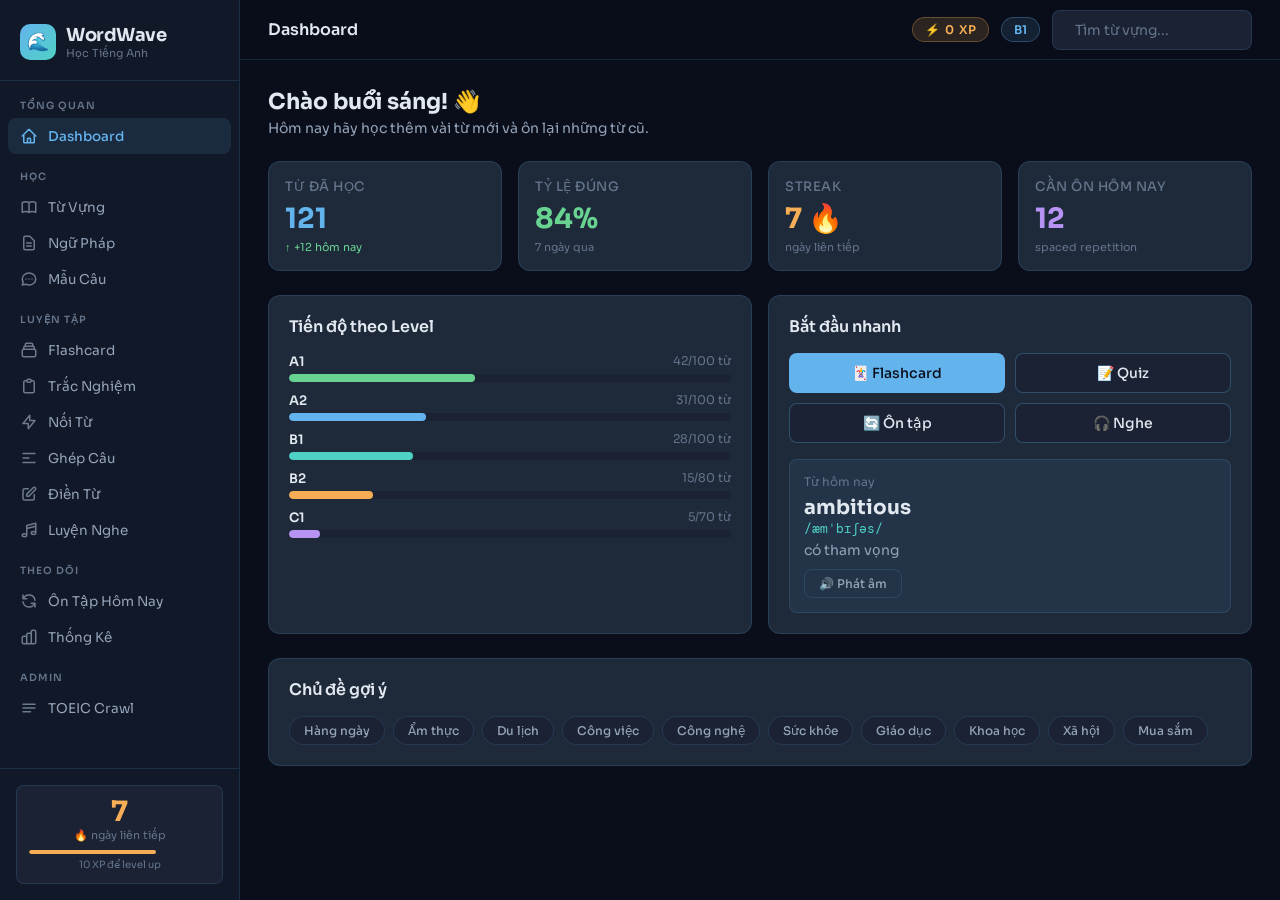
==== commit 24a3621c: "Update topic" ====
--- a/frontend/index.html
+++ b/frontend/index.html
@@ -4,6 +4,8 @@
 <meta charset="UTF-8"/>
 <meta name="viewport" content="width=device-width, initial-scale=1.0"/>
 <title>WordWave – Học Tiếng Anh</title>
+<link rel="icon" href="./assets/favicon.svg" type="image/svg+xml"/>
+<link rel="apple-touch-icon" href="./assets/logo.svg"/>
 <link rel="preconnect" href="https://fonts.googleapis.com"/>
 <link rel="preconnect" href="https://fonts.gstatic.com" crossorigin/>
 <link href="https://fonts.googleapis.com/css2?family=Sora:wght@300;400;500;600;700&family=DM+Mono:wght@400;500&display=swap" rel="stylesheet"/>
@@ -82,6 +84,13 @@
       <div class="nav-item" data-page="progress" onclick="navigate('progress')">
         <svg class="nav-icon" fill="none" stroke="currentColor" viewBox="0 0 24 24"><path stroke-linecap="round" stroke-linejoin="round" stroke-width="2" d="M9 19v-6a2 2 0 00-2-2H5a2 2 0 00-2 2v6a2 2 0 002 2h2a2 2 0 002-2zm0 0V9a2 2 0 012-2h2a2 2 0 012 2v10m-6 0a2 2 0 002 2h2a2 2 0 002-2m0 0V5a2 2 0 012-2h2a2 2 0 012 2v14a2 2 0 01-2 2h-2a2 2 0 01-2-2z"/></svg>
         Thống Kê
+      </div>
+    </div>
+    <div class="nav-group">
+      <div class="nav-label">Admin</div>
+      <div class="nav-item" data-page="toeicAdmin" onclick="navigate('toeicAdmin')">
+        <svg class="nav-icon" fill="none" stroke="currentColor" viewBox="0 0 24 24"><path stroke-linecap="round" stroke-linejoin="round" stroke-width="2" d="M4 7h16M4 12h16M4 17h10"/></svg>
+        TOEIC Crawl
       </div>
     </div>
   </div>
@@ -176,6 +185,7 @@
       </div>
       <div class="topic-grid" id="topic-filter-pills" style="margin-bottom:16px;"></div>
       <div id="vocab-list" style="display:flex;flex-direction:column;gap:8px;"></div>
+      <div id="vocab-pagination"></div>
       <div id="vocab-load-more" style="text-align:center;margin-top:20px;display:none;">
         <button class="btn btn-secondary" onclick="loadMoreVocab()">Tải thêm từ</button>
       </div>
@@ -191,12 +201,14 @@
         <div class="tab" onclick="filterGrammarByLevel('B2')">B2+</div>
       </div>
       <div id="grammar-list" style="display:flex;flex-direction:column;gap:12px;"></div>
+      <div id="grammar-pagination"></div>
     </div>
 
     <!-- PATTERNS -->
     <div class="page fade-in" id="page-patterns">
       <p style="color:var(--text2);font-size:14px;margin-bottom:20px;">Các mẫu câu giao tiếp phổ biến trong tiếng Anh hàng ngày.</p>
       <div id="patterns-list" style="display:flex;flex-direction:column;gap:12px;"></div>
+      <div id="patterns-pagination"></div>
     </div>
 
     <!-- FLASHCARD -->
@@ -375,6 +387,50 @@
       </div>
     </div>
 
+    <!-- TOEIC ADMIN -->
+    <div class="page fade-in" id="page-toeicAdmin">
+      <div style="margin-bottom:20px;">
+        <h1 style="font-size:22px;font-weight:700;margin-bottom:6px;">TOEIC Crawl & Import</h1>
+        <p style="color:var(--text2);font-size:14px;max-width:900px;">Import dữ liệu TOEIC từ file JSON/CSV hợp lệ hoặc crawl nguồn public cho phép. Không import đề thi, audio, hình ảnh hoặc nội dung không có quyền sử dụng.</p>
+      </div>
+
+      <div class="grid-3" style="margin-bottom:16px;">
+        <form id="toeic-json-form" class="card">
+          <div class="section-title" style="margin-bottom:12px;">Import JSON</div>
+          <input id="toeic-json-file" type="file" accept=".json,application/json" style="width:100%;background:var(--bg3);border:1px solid var(--border);border-radius:var(--r2);padding:10px;color:var(--text);font-family:var(--font);font-size:13px;margin-bottom:12px;"/>
+          <button class="btn btn-primary" data-toeic-action type="submit" style="width:100%;">Import JSON</button>
+        </form>
+
+        <form id="toeic-csv-form" class="card">
+          <div class="section-title" style="margin-bottom:12px;">Import CSV</div>
+          <input id="toeic-csv-file" type="file" accept=".csv,text/csv" style="width:100%;background:var(--bg3);border:1px solid var(--border);border-radius:var(--r2);padding:10px;color:var(--text);font-family:var(--font);font-size:13px;margin-bottom:12px;"/>
+          <button class="btn btn-primary" data-toeic-action type="submit" style="width:100%;">Import CSV</button>
+        </form>
+
+        <form id="toeic-crawl-form" class="card">
+          <div class="section-title" style="margin-bottom:12px;">Crawl public source</div>
+          <input id="toeic-crawl-keyword" type="text" placeholder="Keyword, ví dụ: toeic" style="width:100%;background:var(--bg3);border:1px solid var(--border);border-radius:var(--r2);padding:10px;color:var(--text);font-family:var(--font);font-size:13px;outline:none;margin-bottom:8px;"/>
+          <input id="toeic-crawl-url" type="url" placeholder="https://example.com/allowed-toeic.json" style="width:100%;background:var(--bg3);border:1px solid var(--border);border-radius:var(--r2);padding:10px;color:var(--text);font-family:var(--font);font-size:13px;outline:none;margin-bottom:12px;"/>
+          <button class="btn btn-primary" data-toeic-action type="submit" style="width:100%;">Crawl</button>
+        </form>
+      </div>
+
+      <div class="grid-2">
+        <div class="card">
+          <div class="section-title" style="margin-bottom:12px;">Kết quả thao tác</div>
+          <div id="toeic-action-result" style="min-height:80px;color:var(--text3);font-size:13px;">Chưa có thao tác import/crawl.</div>
+        </div>
+        <div class="card">
+          <div style="display:flex;align-items:center;justify-content:space-between;gap:12px;margin-bottom:12px;">
+            <div class="section-title">Import logs</div>
+            <button class="btn btn-ghost btn-sm" id="toeic-refresh-logs" type="button">Tải lại</button>
+          </div>
+          <div id="toeic-import-logs" style="display:flex;flex-direction:column;gap:8px;max-height:460px;overflow-y:auto;"></div>
+          <div id="toeic-import-pagination"></div>
+        </div>
+      </div>
+    </div>
+
   </div><!-- /content -->
 </main>
 
@@ -388,7 +444,7 @@
 </div>
 
 <script type="module">
-import { navigate, toggleSidebar } from './js/presentation/routing/router.js';
+import { initRouter, navigate, toggleSidebar } from './js/presentation/routing/router.js';
 import { filterVocab, setTopicFilter, loadMoreVocab } from './js/presentation/pages/vocabulary.js';
 import { filterGrammarByLevel } from './js/presentation/pages/grammar.js';
 import { initFlashcard }  from './js/presentation/pages/flashcard.js';
@@ -441,7 +497,7 @@
 );
 
 // Boot
-navigate('dashboard');
+initRouter();
 </script>
 </body>
 </html>
--- a/frontend/css/style.css
+++ b/frontend/css/style.css
@@ -104,6 +104,16 @@
   background:var(--bg3);border:1px solid var(--border);color:var(--text2);cursor:pointer;transition:all .15s;}
 .topic-pill:hover,.topic-pill.active{background:rgba(99,179,237,.12);border-color:var(--border2);color:var(--accent);}
 
+/* PAGINATION */
+.pagination{display:flex;align-items:center;justify-content:space-between;gap:12px;margin-top:18px;flex-wrap:wrap;}
+.pagination-summary{font-size:12px;color:var(--text3);}
+.pagination-controls{display:flex;align-items:center;gap:6px;flex-wrap:wrap;}
+.pagination-btn{min-width:34px;height:34px;padding:0 10px;border-radius:var(--r2);background:var(--bg3);
+  border:1px solid var(--border);color:var(--text2);font-size:12px;font-weight:600;transition:all .15s;}
+.pagination-btn:hover:not(:disabled),.pagination-btn.active{background:rgba(99,179,237,.12);border-color:var(--border2);color:var(--accent);}
+.pagination-btn:disabled{opacity:.45;cursor:not-allowed;}
+.pagination-ellipsis{color:var(--text3);font-size:12px;padding:0 4px;}
+
 /* WORD CARD */
 .word-card{background:var(--card);border:1px solid var(--border);border-radius:var(--r);
   padding:16px 20px;display:flex;align-items:flex-start;gap:16px;transition:all .15s;cursor:pointer;}
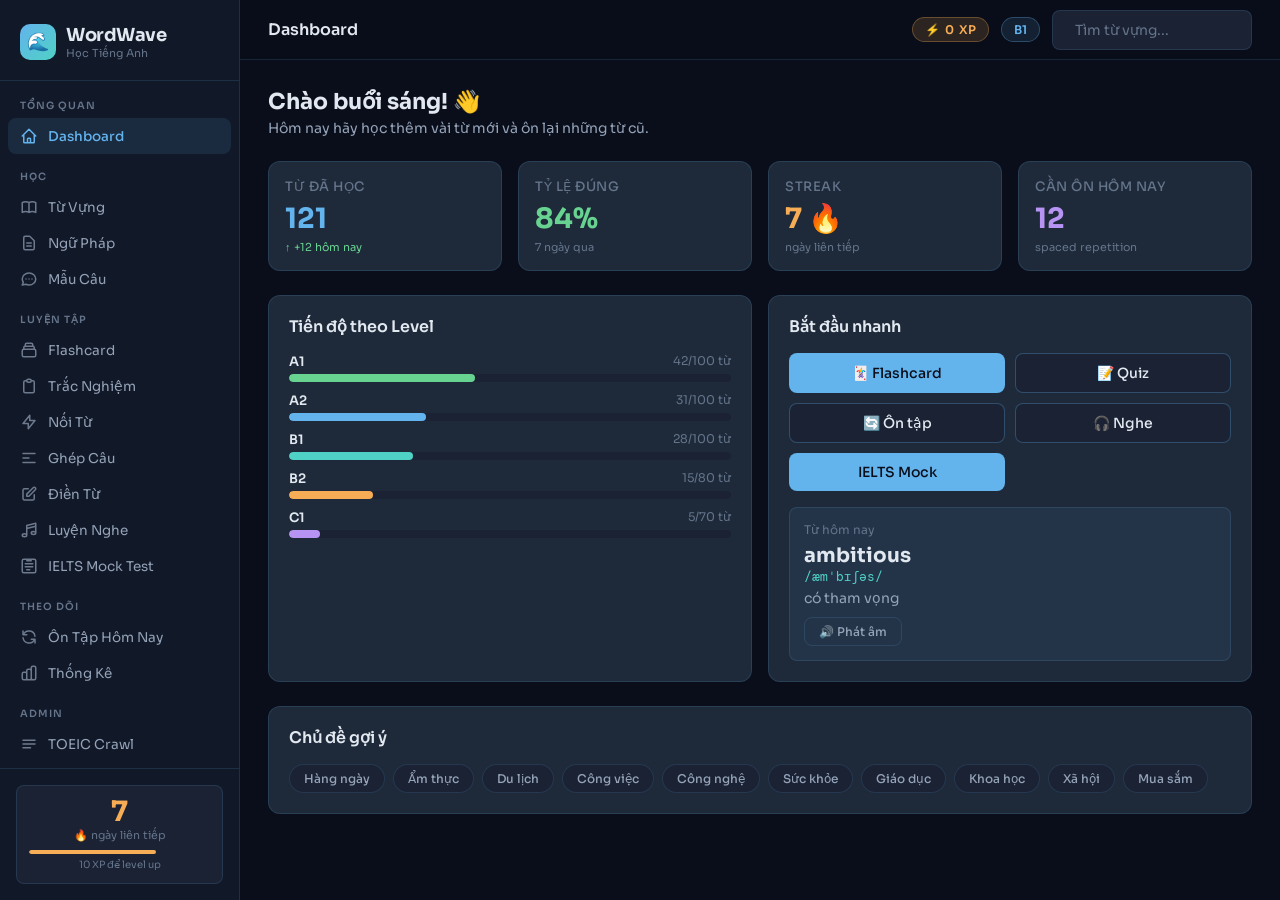
==== commit 386d372c: "Update" ====
--- a/frontend/index.html
+++ b/frontend/index.html
@@ -74,6 +74,10 @@
         <svg class="nav-icon" fill="none" stroke="currentColor" viewBox="0 0 24 24"><path stroke-linecap="round" stroke-linejoin="round" stroke-width="2" d="M9 19V6l12-3v13M9 19c0 1.105-1.343 2-3 2s-3-.895-3-2 1.343-2 3-2 3 .895 3 2zm12-3c0 1.105-1.343 2-3 2s-3-.895-3-2 1.343-2 3-2 3 .895 3 2zM9 10l12-3"/></svg>
         Luyện Nghe
       </div>
+      <div class="nav-item" data-page="ielts" onclick="navigate('ielts')">
+        <svg class="nav-icon" fill="none" stroke="currentColor" viewBox="0 0 24 24"><path stroke-linecap="round" stroke-linejoin="round" stroke-width="2" d="M9 5h6m-8 4h10M7 13h10M9 17h4M5 3h14a2 2 0 012 2v14a2 2 0 01-2 2H5a2 2 0 01-2-2V5a2 2 0 012-2z"/></svg>
+        IELTS Mock Test
+      </div>
     </div>
     <div class="nav-group">
       <div class="nav-label">Theo dõi</div>
@@ -151,6 +155,7 @@
             <button class="btn btn-secondary" onclick="navigate('quiz')">📝 Quiz</button>
             <button class="btn btn-secondary" onclick="navigate('review')">🔄 Ôn tập</button>
             <button class="btn btn-secondary" onclick="navigate('listening')">🎧 Nghe</button>
+            <button class="btn btn-primary" onclick="navigate('ielts')">IELTS Mock</button>
           </div>
           <div style="padding:14px;background:rgba(99,179,237,0.08);border:1px solid var(--border);border-radius:var(--r2);">
             <div style="font-size:12px;color:var(--text3);margin-bottom:6px;">Từ hôm nay</div>
@@ -193,6 +198,10 @@
 
     <!-- GRAMMAR -->
     <div class="page fade-in" id="page-grammar">
+      <div class="search-box" style="margin-bottom:14px;max-width:420px;">
+        <span>🔍</span>
+        <input type="text" placeholder="Tìm ngữ pháp theo tên..." id="grammar-search" oninput="filterGrammarByName(this.value)"/>
+      </div>
       <div class="tabs" style="margin-bottom:20px;">
         <div class="tab active" onclick="filterGrammarByLevel('all')">Tất cả</div>
         <div class="tab" onclick="filterGrammarByLevel('A1')">A1</div>
@@ -207,6 +216,15 @@
     <!-- PATTERNS -->
     <div class="page fade-in" id="page-patterns">
       <p style="color:var(--text2);font-size:14px;margin-bottom:20px;">Các mẫu câu giao tiếp phổ biến trong tiếng Anh hàng ngày.</p>
+      <div style="display:flex;align-items:center;gap:12px;margin-bottom:16px;flex-wrap:wrap;">
+        <div class="search-box" style="flex:1;min-width:240px;">
+          <svg width="14" height="14" fill="none" stroke="var(--text3)" viewBox="0 0 24 24"><circle cx="11" cy="11" r="8"/><path d="m21 21-4.35-4.35"/></svg>
+          <input type="text" placeholder="Tìm mẫu câu hoặc cách dùng..." id="patterns-search"/>
+        </div>
+        <select id="patterns-type-filter" style="background:var(--bg3);border:1px solid var(--border);border-radius:var(--r2);padding:8px 14px;color:var(--text);font-family:var(--font);font-size:14px;outline:none;">
+          <option value="">Tất cả mục đích</option>
+        </select>
+      </div>
       <div id="patterns-list" style="display:flex;flex-direction:column;gap:12px;"></div>
       <div id="patterns-pagination"></div>
     </div>
@@ -357,6 +375,11 @@
       </div>
     </div>
 
+    <!-- IELTS MOCK TEST -->
+    <div class="page fade-in" id="page-ielts">
+      <div id="ielts-root"></div>
+    </div>
+
     <!-- REVIEW -->
     <div class="page fade-in" id="page-review">
       <div style="max-width:640px;margin:0 auto;">
@@ -446,12 +469,13 @@
 <script type="module">
 import { initRouter, navigate, toggleSidebar } from './js/presentation/routing/router.js';
 import { filterVocab, setTopicFilter, loadMoreVocab } from './js/presentation/pages/vocabulary.js';
-import { filterGrammarByLevel } from './js/presentation/pages/grammar.js';
+import { filterGrammarByLevel, filterGrammarByName } from './js/presentation/pages/grammar.js';
 import { initFlashcard }  from './js/presentation/pages/flashcard.js';
 import { initQuiz }       from './js/presentation/pages/quiz.js';
 import { initMatching }   from './js/presentation/pages/matching.js';
 import { initBuilder }    from './js/presentation/pages/builder.js';
 import { initFillBlank }  from './js/presentation/pages/fillblank.js';
+import { initIelts }      from './js/presentation/pages/ielts.js';
 import { api }            from './js/infrastructure/api/apiClient.js';
 import { badgeClass }     from './js/shared/utils.js';
 
@@ -462,11 +486,13 @@
 window.setTopicFilter     = setTopicFilter;
 window.loadMoreVocab      = loadMoreVocab;
 window.filterGrammarByLevel = filterGrammarByLevel;
+window.filterGrammarByName = filterGrammarByName;
 window.initFlashcard      = initFlashcard;
 window.initQuiz           = initQuiz;
 window.initMatching       = initMatching;
 window.initBuilder        = initBuilder;
 window.initFillBlank      = initFillBlank;
+window.initIelts          = initIelts;
 
 // Global search
 window.handleGlobalSearch = function(q) {
--- a/frontend/css/style.css
+++ b/frontend/css/style.css
@@ -106,7 +106,11 @@
 
 /* PAGINATION */
 .pagination{display:flex;align-items:center;justify-content:space-between;gap:12px;margin-top:18px;flex-wrap:wrap;}
+.pagination-meta{display:flex;align-items:center;gap:12px;flex-wrap:wrap;}
 .pagination-summary{font-size:12px;color:var(--text3);}
+.pagination-size{display:flex;align-items:center;gap:8px;font-size:12px;color:var(--text3);}
+.pagination-size select{height:34px;background:var(--bg3);border:1px solid var(--border);border-radius:var(--r2);color:var(--text);font-family:var(--font);font-size:12px;padding:0 8px;outline:none;}
+.pagination-size select:focus{border-color:var(--border2);}
 .pagination-controls{display:flex;align-items:center;gap:6px;flex-wrap:wrap;}
 .pagination-btn{min-width:34px;height:34px;padding:0 10px;border-radius:var(--r2);background:var(--bg3);
   border:1px solid var(--border);color:var(--text2);font-size:12px;font-weight:600;transition:all .15s;}
@@ -184,8 +188,14 @@
 .grammar-card{background:var(--card);border:1px solid var(--border);border-radius:var(--r);overflow:hidden;cursor:pointer;transition:all .15s;}
 .grammar-card:hover{border-color:var(--border2);}
 .grammar-header{padding:20px;}
+.grammar-heading{display:flex;align-items:flex-start;gap:10px;margin-bottom:8px;flex-wrap:wrap;}
+.grammar-title-wrap{display:flex;align-items:baseline;gap:8px;flex-wrap:wrap;min-width:0;}
 .grammar-title{font-size:16px;font-weight:600;margin-bottom:6px;}
+.grammar-title-vi{font-size:13px;color:var(--accent2);font-weight:500;}
+.grammar-desc-row{display:grid;grid-template-columns:minmax(0,1fr) minmax(220px,.9fr);gap:10px;align-items:start;}
 .grammar-desc{font-size:13px;color:var(--text2);}
+.grammar-usage{font-size:13px;color:var(--text2);background:rgba(99,179,237,.07);border:1px solid var(--border);border-radius:var(--r2);padding:8px 10px;line-height:1.5;}
+.grammar-usage span{color:var(--accent);font-weight:600;}
 .grammar-footer{padding:12px 20px;background:var(--bg3);display:flex;justify-content:space-between;align-items:center;}
 .grammar-content{padding:20px;border-top:1px solid var(--border);display:none;}
 .grammar-content.show{display:block;}
@@ -198,6 +208,70 @@
 .audio-visual{height:60px;display:flex;align-items:center;justify-content:center;gap:3px;}
 .audio-bar{width:3px;border-radius:2px;background:var(--accent);opacity:.6;animation:audioAnim .8s ease-in-out infinite alternate;}
 @keyframes audioAnim{from{height:8px;}to{height:40px;}}
+
+/* IELTS MOCK TEST */
+.ielts-start{display:grid;grid-template-columns:minmax(0,1.1fr) minmax(280px,.9fr);gap:18px;align-items:stretch;}
+.ielts-start-main,.ielts-exam-header,.ielts-result-hero{background:var(--card);border:1px solid var(--border);border-radius:var(--r2);padding:24px;}
+.ielts-start-main h1,.ielts-exam-header h1,.ielts-result-hero h1{font-size:28px;line-height:1.2;margin:6px 0 10px;}
+.ielts-start-main p,.ielts-result-hero p,.ielts-section-head p{color:var(--text2);font-size:14px;line-height:1.6;}
+.ielts-kicker{font-size:11px;text-transform:uppercase;letter-spacing:1px;color:var(--accent2);font-weight:700;}
+.ielts-start-actions,.ielts-header-actions,.ielts-audio-actions,.ielts-result-actions{display:flex;gap:10px;align-items:center;flex-wrap:wrap;}
+.ielts-start-actions{margin-top:20px;}
+.ielts-start-grid,.ielts-result-grid,.ielts-feedback-grid{display:grid;grid-template-columns:repeat(2,minmax(0,1fr));gap:12px;}
+.ielts-start-card,.ielts-band-card,.ielts-feedback-card{background:var(--card);border:1px solid var(--border);border-radius:var(--r2);padding:18px;}
+.ielts-card-label{font-size:12px;color:var(--text3);font-weight:700;text-transform:uppercase;letter-spacing:.6px;}
+.ielts-card-value{font-size:30px;font-weight:700;color:var(--accent);margin-top:4px;}
+.ielts-card-meta{font-size:12px;color:var(--text2);margin-top:6px;line-height:1.5;}
+.ielts-exam{display:flex;flex-direction:column;gap:14px;}
+.ielts-exam-header,.ielts-result-hero{display:flex;align-items:center;justify-content:space-between;gap:16px;}
+.ielts-timer{font-family:var(--mono);font-size:24px;font-weight:700;color:var(--green);background:rgba(104,211,145,.12);border:1px solid rgba(104,211,145,.32);border-radius:var(--r2);padding:8px 14px;min-width:98px;text-align:center;}
+.ielts-timer.warning{color:var(--red);background:rgba(252,129,129,.12);border-color:rgba(252,129,129,.35);}
+.ielts-progress-line{display:grid;grid-template-columns:minmax(0,1fr) auto;gap:12px;align-items:center;color:var(--text3);font-size:12px;}
+.ielts-module-tabs{display:grid;grid-template-columns:repeat(4,minmax(0,1fr));gap:8px;}
+.ielts-module-tab{background:var(--bg3);border:1px solid var(--border);border-radius:var(--r2);color:var(--text2);padding:12px 14px;text-align:left;display:flex;align-items:center;justify-content:space-between;gap:8px;min-height:48px;}
+.ielts-module-tab span{font-size:14px;font-weight:700;}
+.ielts-module-tab small{font-size:11px;color:var(--text3);white-space:nowrap;}
+.ielts-module-tab.active{background:rgba(99,179,237,.12);border-color:var(--border2);color:var(--accent);}
+.ielts-workspace{display:grid;grid-template-columns:260px minmax(0,1fr);gap:14px;align-items:start;}
+.ielts-part-nav{background:var(--card);border:1px solid var(--border);border-radius:var(--r2);padding:14px;position:sticky;top:76px;}
+.ielts-part-title{font-size:12px;color:var(--text3);font-weight:700;text-transform:uppercase;letter-spacing:.8px;margin-bottom:10px;}
+.ielts-part-btn{width:100%;background:var(--bg3);border:1px solid var(--border);border-radius:var(--r2);color:var(--text2);padding:10px 12px;text-align:left;margin-bottom:8px;display:flex;align-items:center;justify-content:space-between;gap:8px;}
+.ielts-part-btn span{font-size:13px;font-weight:600;line-height:1.35;}
+.ielts-part-btn small{font-size:11px;color:var(--text3);white-space:nowrap;}
+.ielts-part-btn.active{border-color:var(--accent);color:var(--accent);background:rgba(99,179,237,.1);}
+.ielts-panel{background:var(--card);border:1px solid var(--border);border-radius:var(--r2);padding:20px;min-width:0;}
+.ielts-section-head{display:flex;align-items:flex-start;justify-content:space-between;gap:14px;margin-bottom:18px;border-bottom:1px solid var(--border);padding-bottom:16px;}
+.ielts-section-head h2{font-size:20px;margin-bottom:6px;}
+.ielts-question-list{display:flex;flex-direction:column;gap:10px;}
+.ielts-question{display:grid;grid-template-columns:40px minmax(0,1fr);gap:10px;align-items:start;background:var(--bg3);border:1px solid var(--border);border-radius:var(--r2);padding:12px;}
+.ielts-q-number{width:30px;height:30px;border-radius:50%;background:rgba(79,209,197,.14);border:1px solid rgba(79,209,197,.35);color:var(--accent2);display:flex;align-items:center;justify-content:center;font-size:12px;font-weight:700;}
+.ielts-q-body{display:flex;flex-direction:column;gap:8px;min-width:0;}
+.ielts-q-prompt{font-size:14px;line-height:1.5;color:var(--text);}
+.ielts-input,.ielts-select,.ielts-textarea{width:100%;background:var(--bg2);border:1px solid var(--border2);border-radius:var(--r2);color:var(--text);font-family:var(--font);font-size:14px;outline:none;}
+.ielts-input,.ielts-select{height:40px;padding:0 12px;}
+.ielts-textarea{padding:14px;line-height:1.7;resize:vertical;min-height:260px;}
+.ielts-input:focus,.ielts-select:focus,.ielts-textarea:focus{border-color:var(--accent);box-shadow:0 0 0 3px rgba(99,179,237,.12);}
+.ielts-reading-grid{display:grid;grid-template-columns:minmax(260px,.95fr) minmax(320px,1.05fr);gap:16px;align-items:start;}
+.ielts-passage{background:var(--bg3);border:1px solid var(--border);border-radius:var(--r2);padding:16px;max-height:680px;overflow-y:auto;}
+.ielts-passage p{font-size:14px;line-height:1.75;color:var(--text2);margin-bottom:12px;}
+.ielts-writing-prompt,.ielts-speaking-prompts{background:var(--bg3);border:1px solid var(--border);border-radius:var(--r2);padding:16px;margin-bottom:14px;color:var(--text2);font-size:14px;line-height:1.7;}
+.ielts-prompt-line{padding:8px 0;border-bottom:1px solid var(--border);}
+.ielts-prompt-line:last-child{border-bottom:0;}
+.ielts-word-count{text-align:right;color:var(--text3);font-size:12px;margin-top:8px;}
+.ielts-part-pager{display:flex;justify-content:flex-end;gap:10px;margin-top:18px;}
+.ielts-part-pager .btn:disabled{opacity:.45;cursor:not-allowed;transform:none;}
+.ielts-results{display:flex;flex-direction:column;gap:16px;}
+.ielts-overall-band{width:112px;height:112px;border-radius:50%;display:flex;align-items:center;justify-content:center;background:linear-gradient(135deg,var(--accent),var(--accent2));color:var(--bg);font-size:34px;font-weight:800;flex:0 0 auto;}
+.ielts-feedback-card ul{margin:12px 0 0 18px;color:var(--text2);font-size:13px;line-height:1.6;}
+.ielts-criteria{display:flex;flex-wrap:wrap;gap:8px;margin-top:12px;}
+.ielts-criteria span{font-size:11px;color:var(--accent2);background:rgba(79,209,197,.1);border:1px solid rgba(79,209,197,.24);border-radius:999px;padding:4px 8px;}
+.ielts-review-block{background:var(--card);border:1px solid var(--border);border-radius:var(--r2);padding:14px;}
+.ielts-review-block summary{cursor:pointer;font-weight:700;color:var(--text);}
+.ielts-review-table{display:flex;flex-direction:column;gap:6px;margin-top:12px;max-height:420px;overflow:auto;}
+.ielts-review-row{display:grid;grid-template-columns:48px minmax(0,1fr) minmax(0,1fr);gap:10px;align-items:center;background:var(--bg3);border:1px solid var(--border);border-radius:var(--r2);padding:8px 10px;font-size:13px;color:var(--text2);}
+.ielts-review-row span:first-child{font-weight:700;color:var(--text);}
+.ielts-review-row.correct{border-color:rgba(104,211,145,.35);}
+.ielts-review-row.wrong{border-color:rgba(252,129,129,.35);}
 
 /* HEATMAP */
 .heatmap{display:grid;grid-template-columns:repeat(52,1fr);gap:2px;}
@@ -248,5 +322,13 @@
   .grid-4{grid-template-columns:1fr 1fr;}
   .grid-3,.grid-2{grid-template-columns:1fr;}
   .content{padding:16px;}
+  .grammar-desc-row{grid-template-columns:1fr;}
   .flashcard-word{font-size:36px;}
+  .ielts-start,.ielts-workspace,.ielts-reading-grid{grid-template-columns:1fr;}
+  .ielts-start-grid,.ielts-result-grid,.ielts-feedback-grid,.ielts-module-tabs{grid-template-columns:1fr;}
+  .ielts-exam-header,.ielts-result-hero,.ielts-section-head{align-items:stretch;flex-direction:column;}
+  .ielts-header-actions,.ielts-audio-actions{width:100%;}
+  .ielts-header-actions .btn,.ielts-audio-actions .btn{flex:1;}
+  .ielts-part-nav{position:static;}
+  .ielts-overall-band{width:92px;height:92px;font-size:28px;}
 }
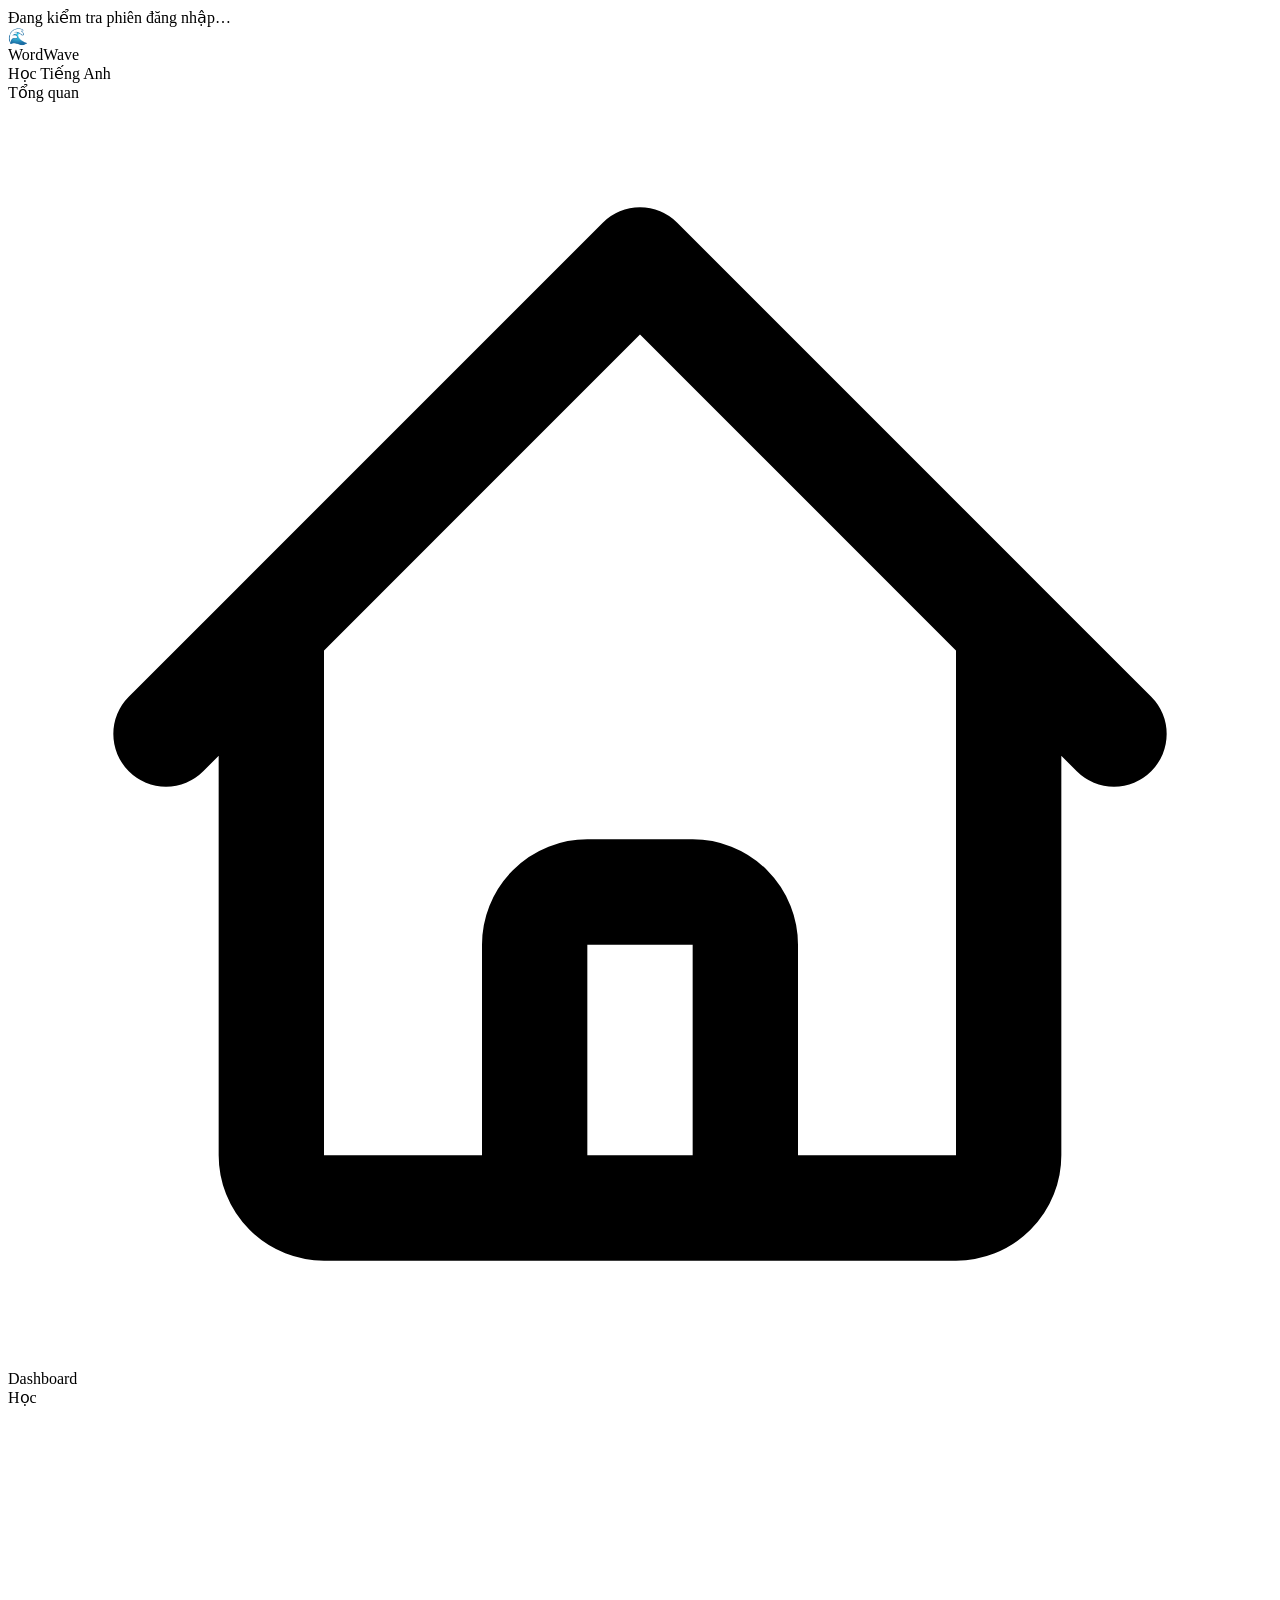
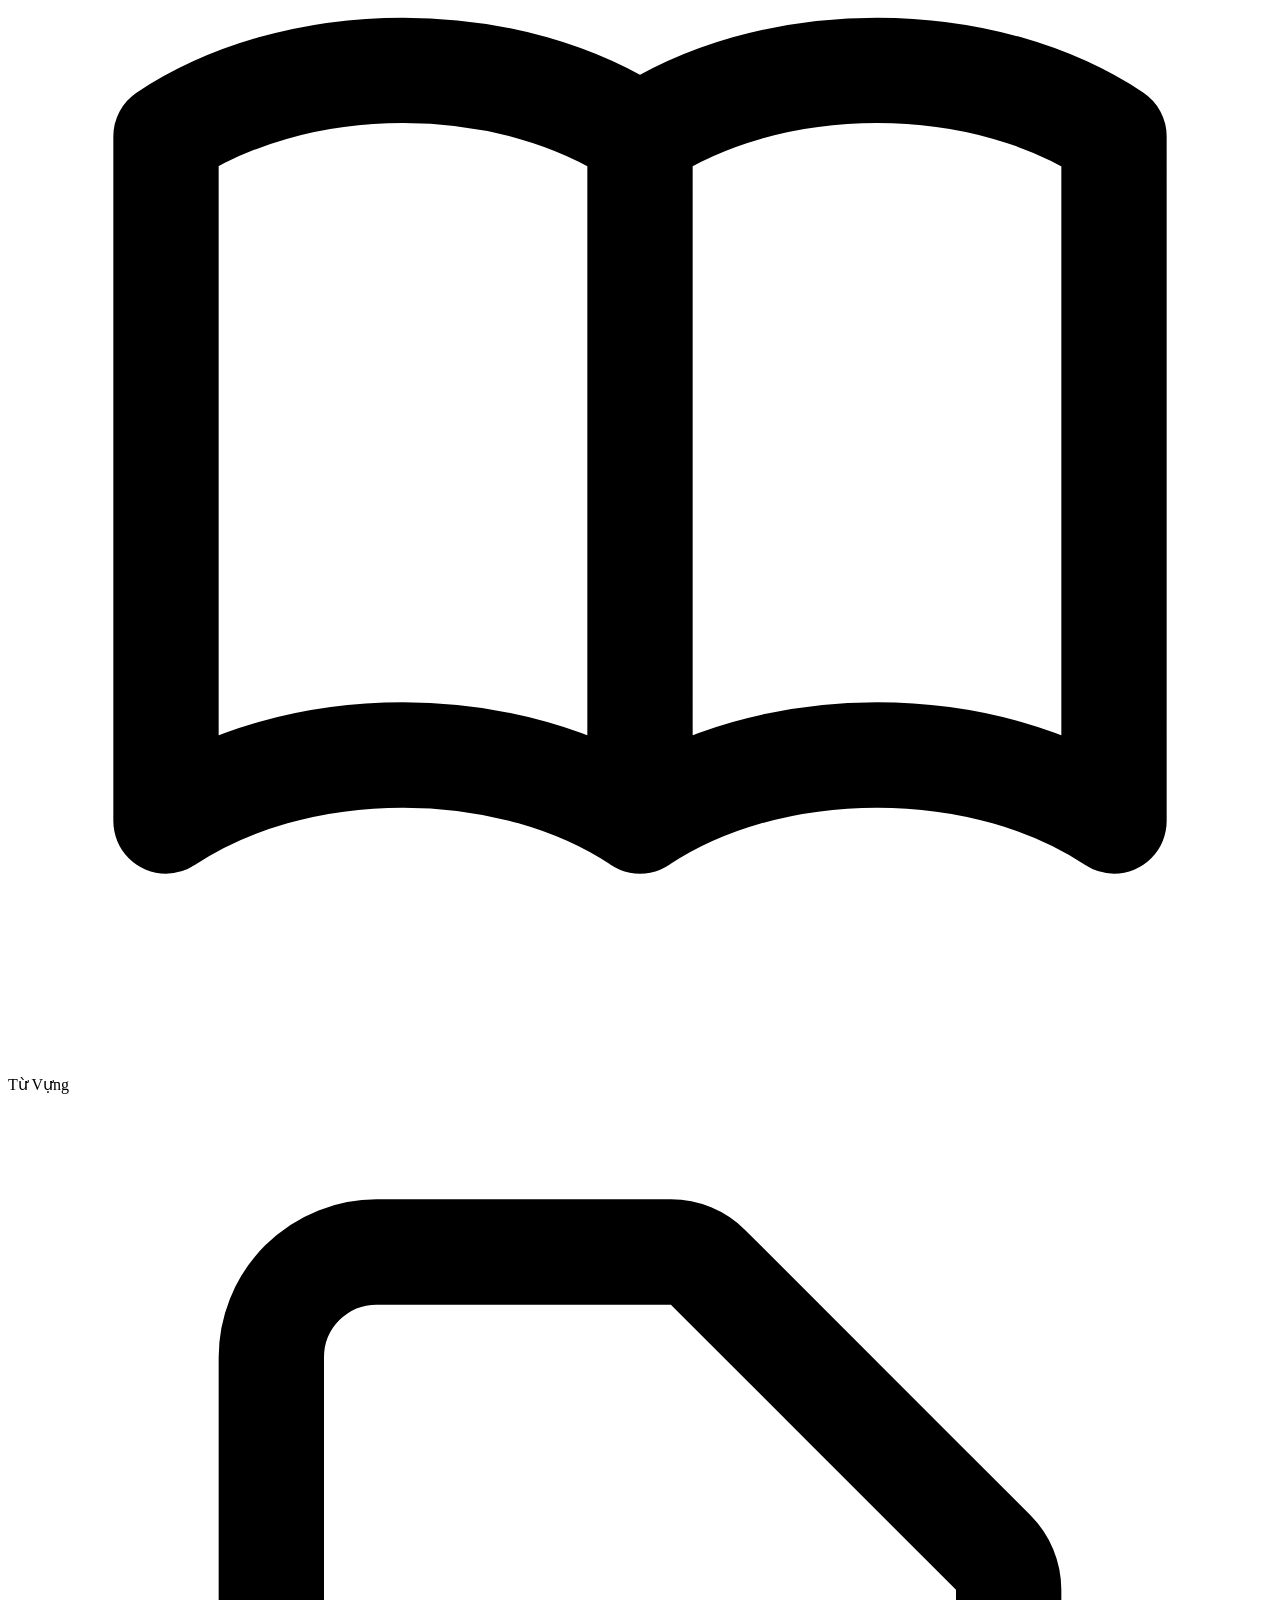
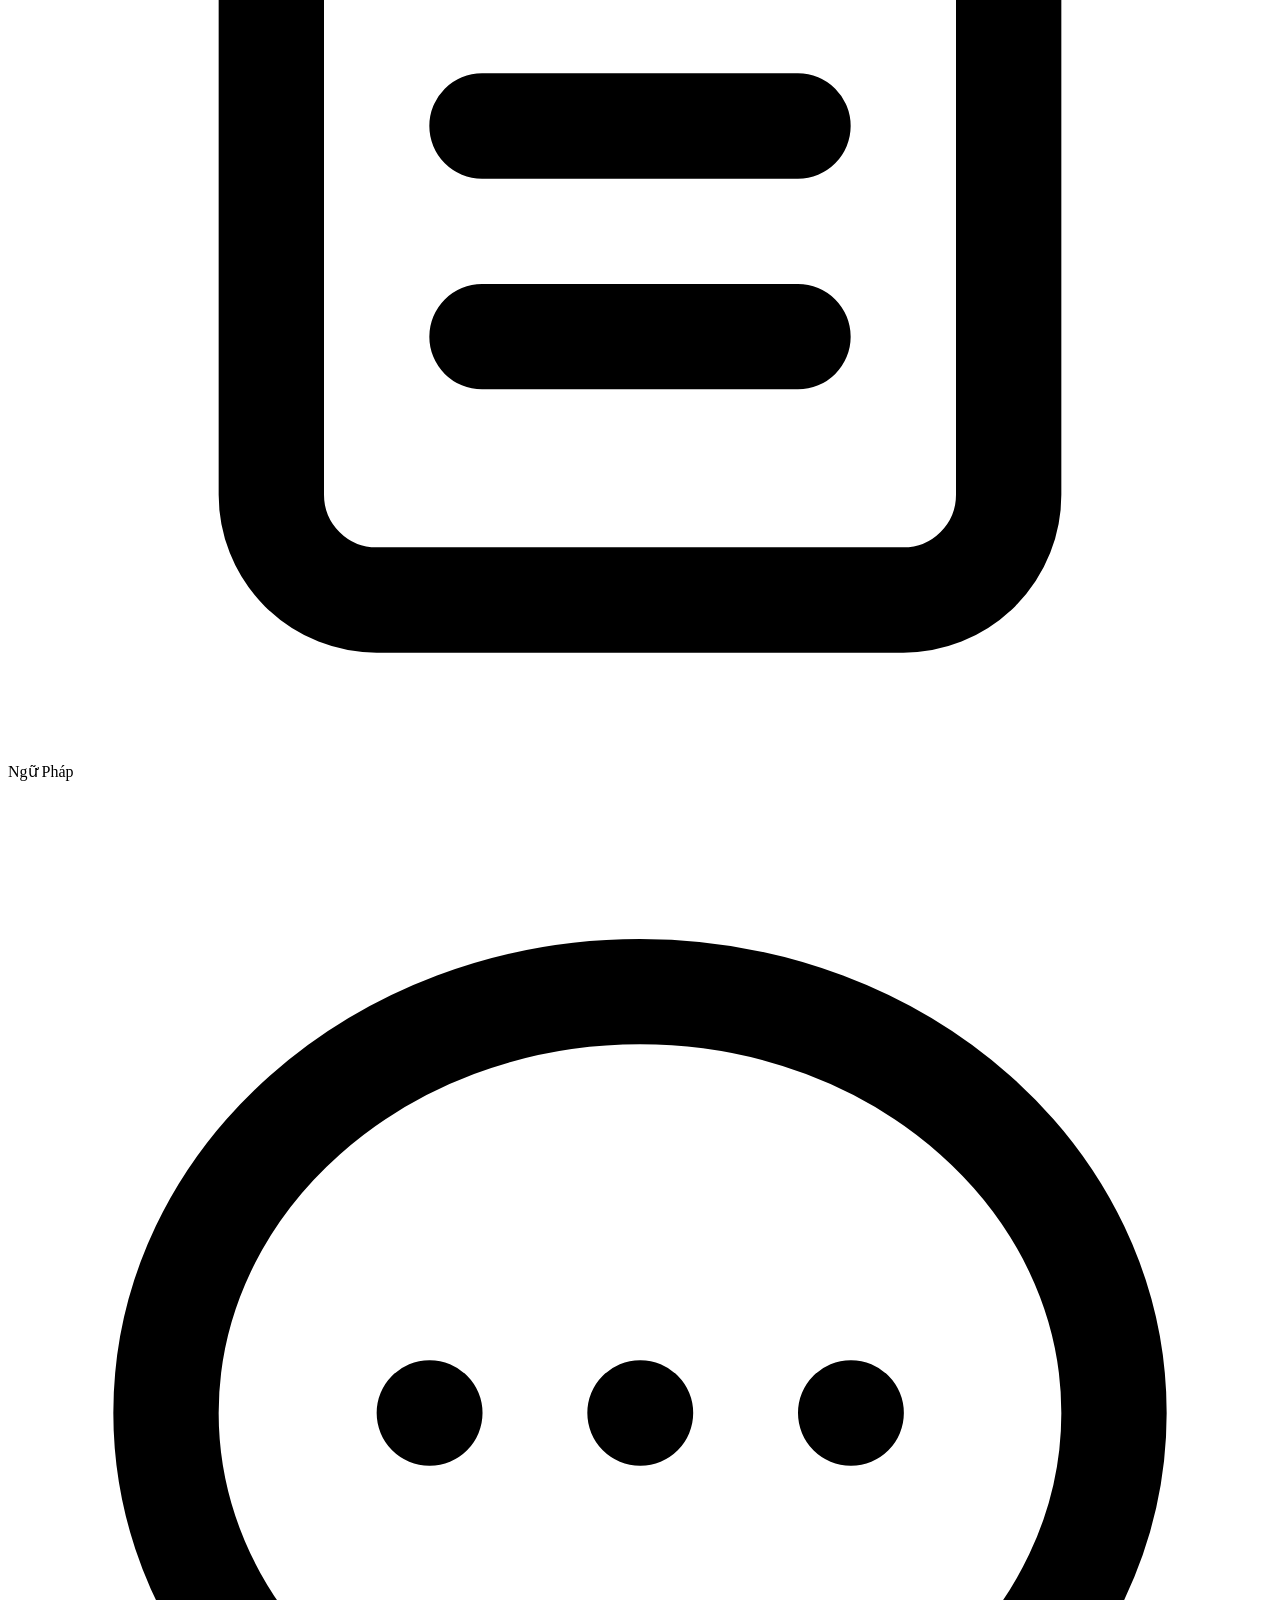
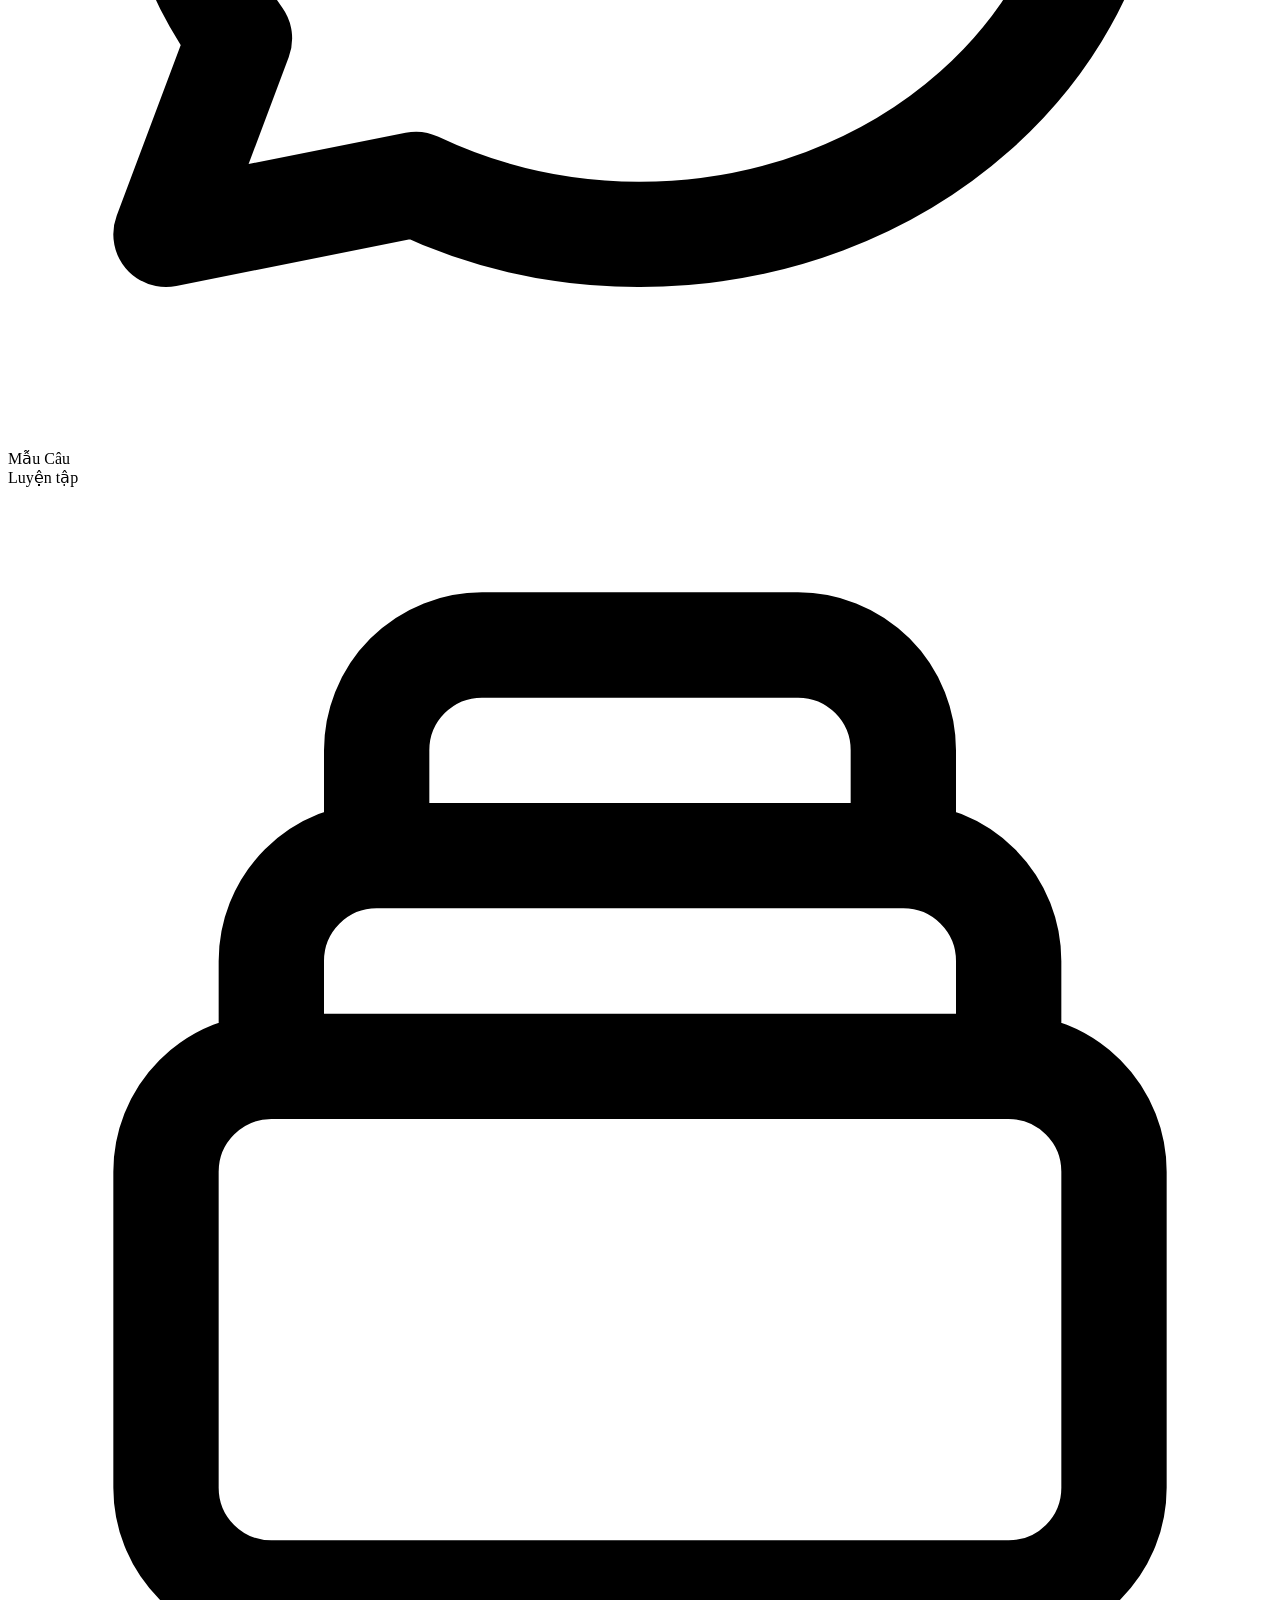
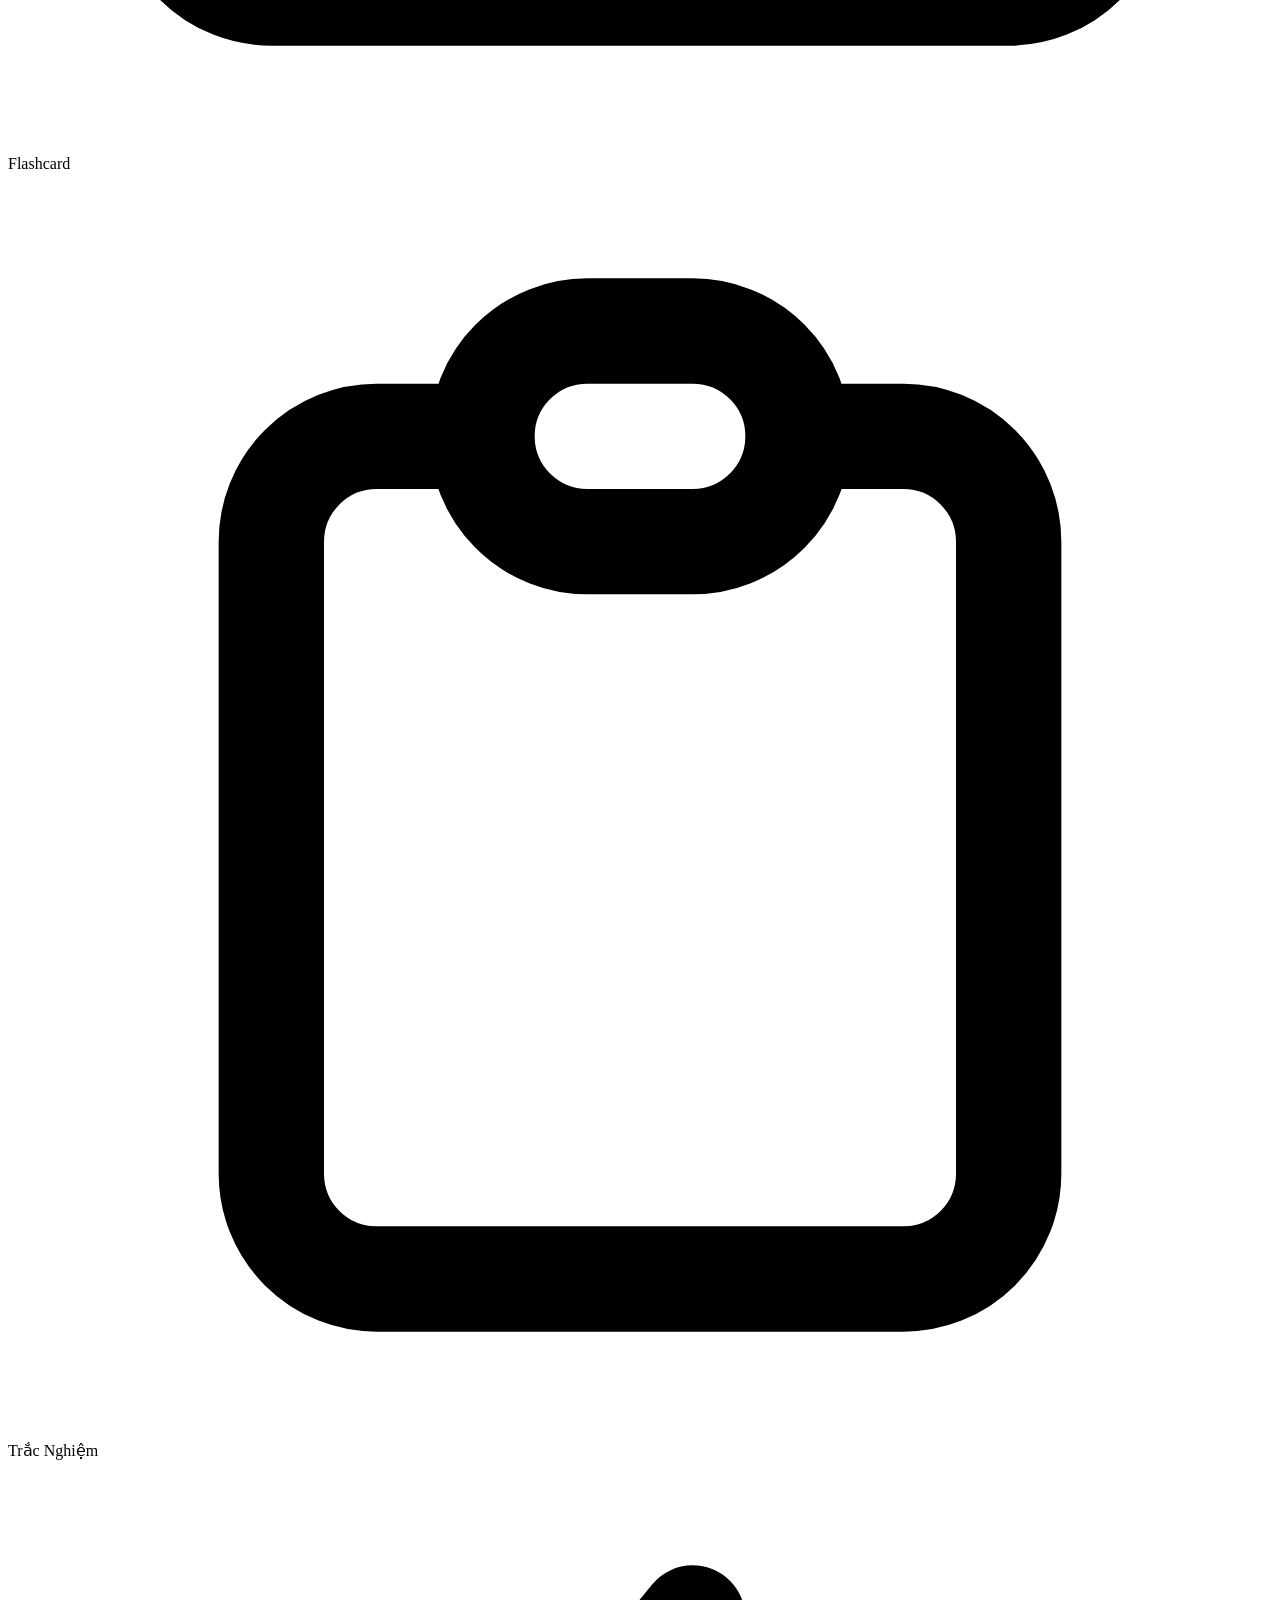
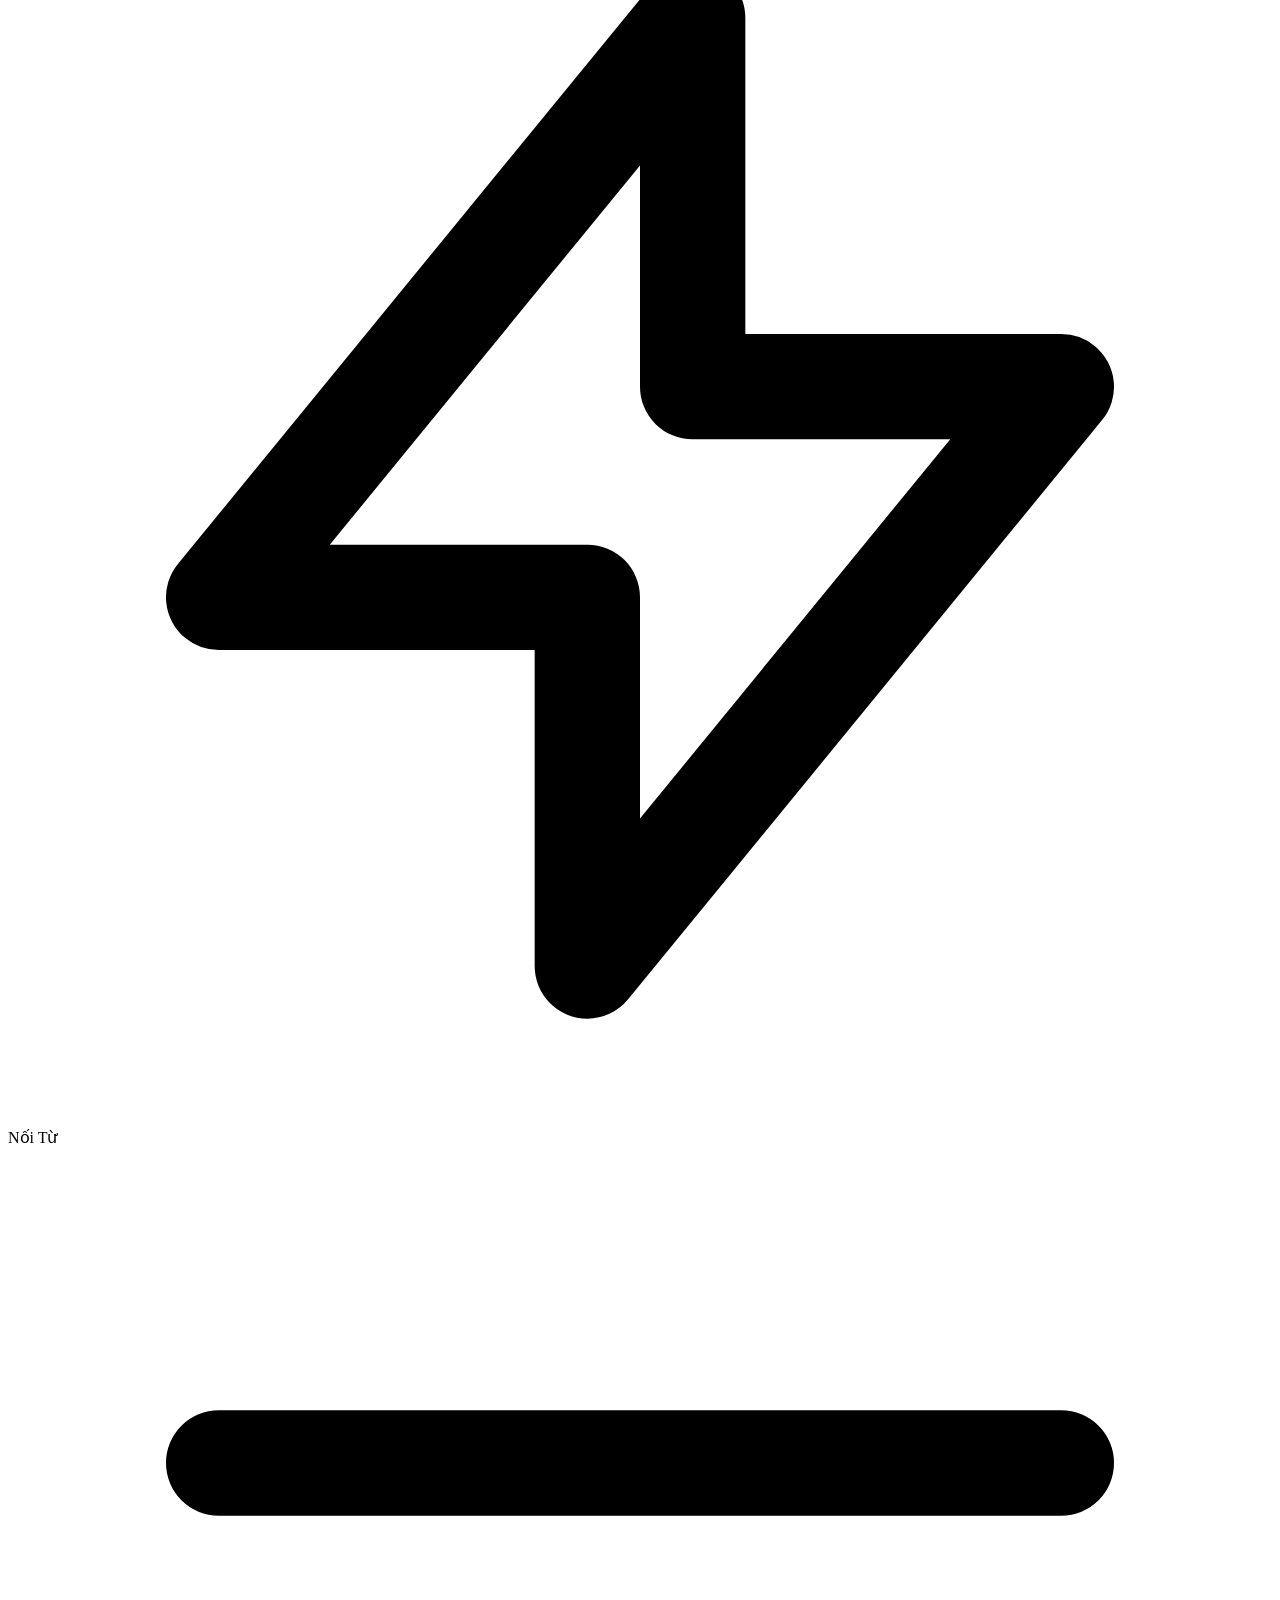
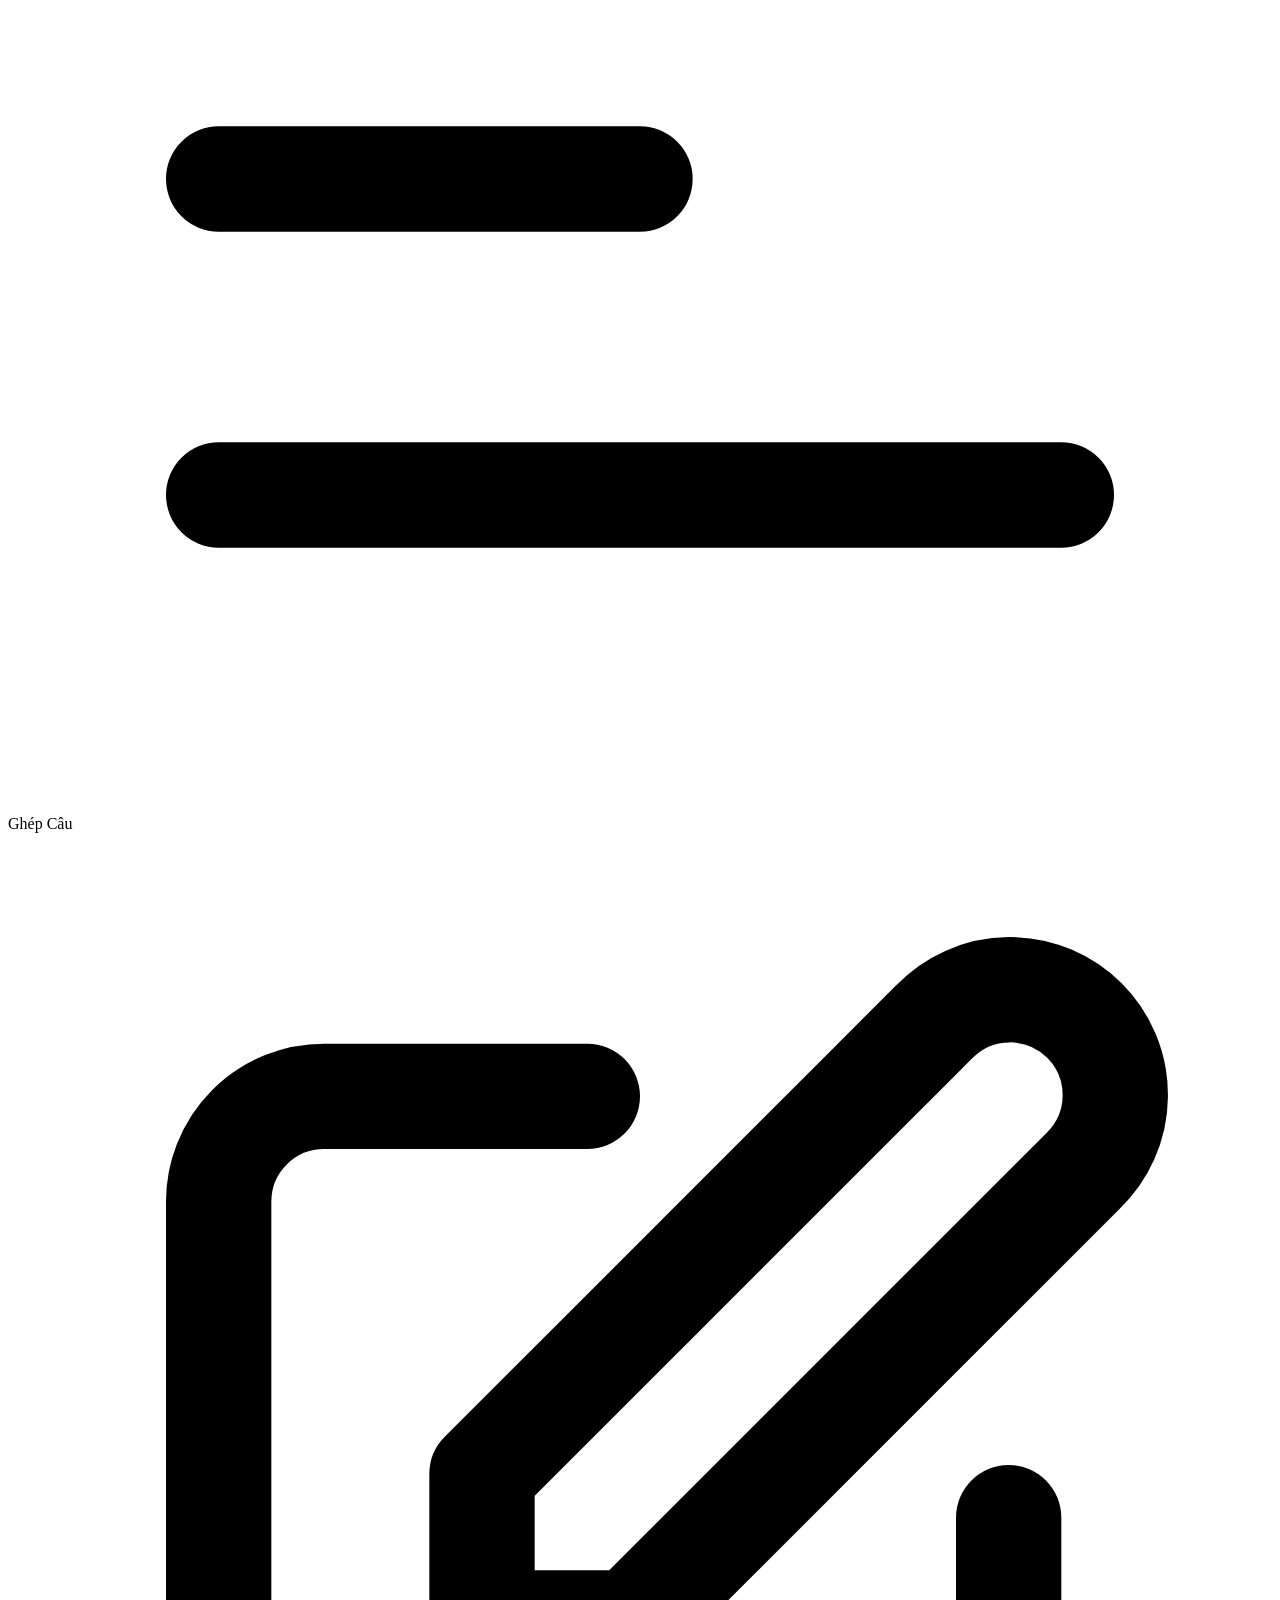
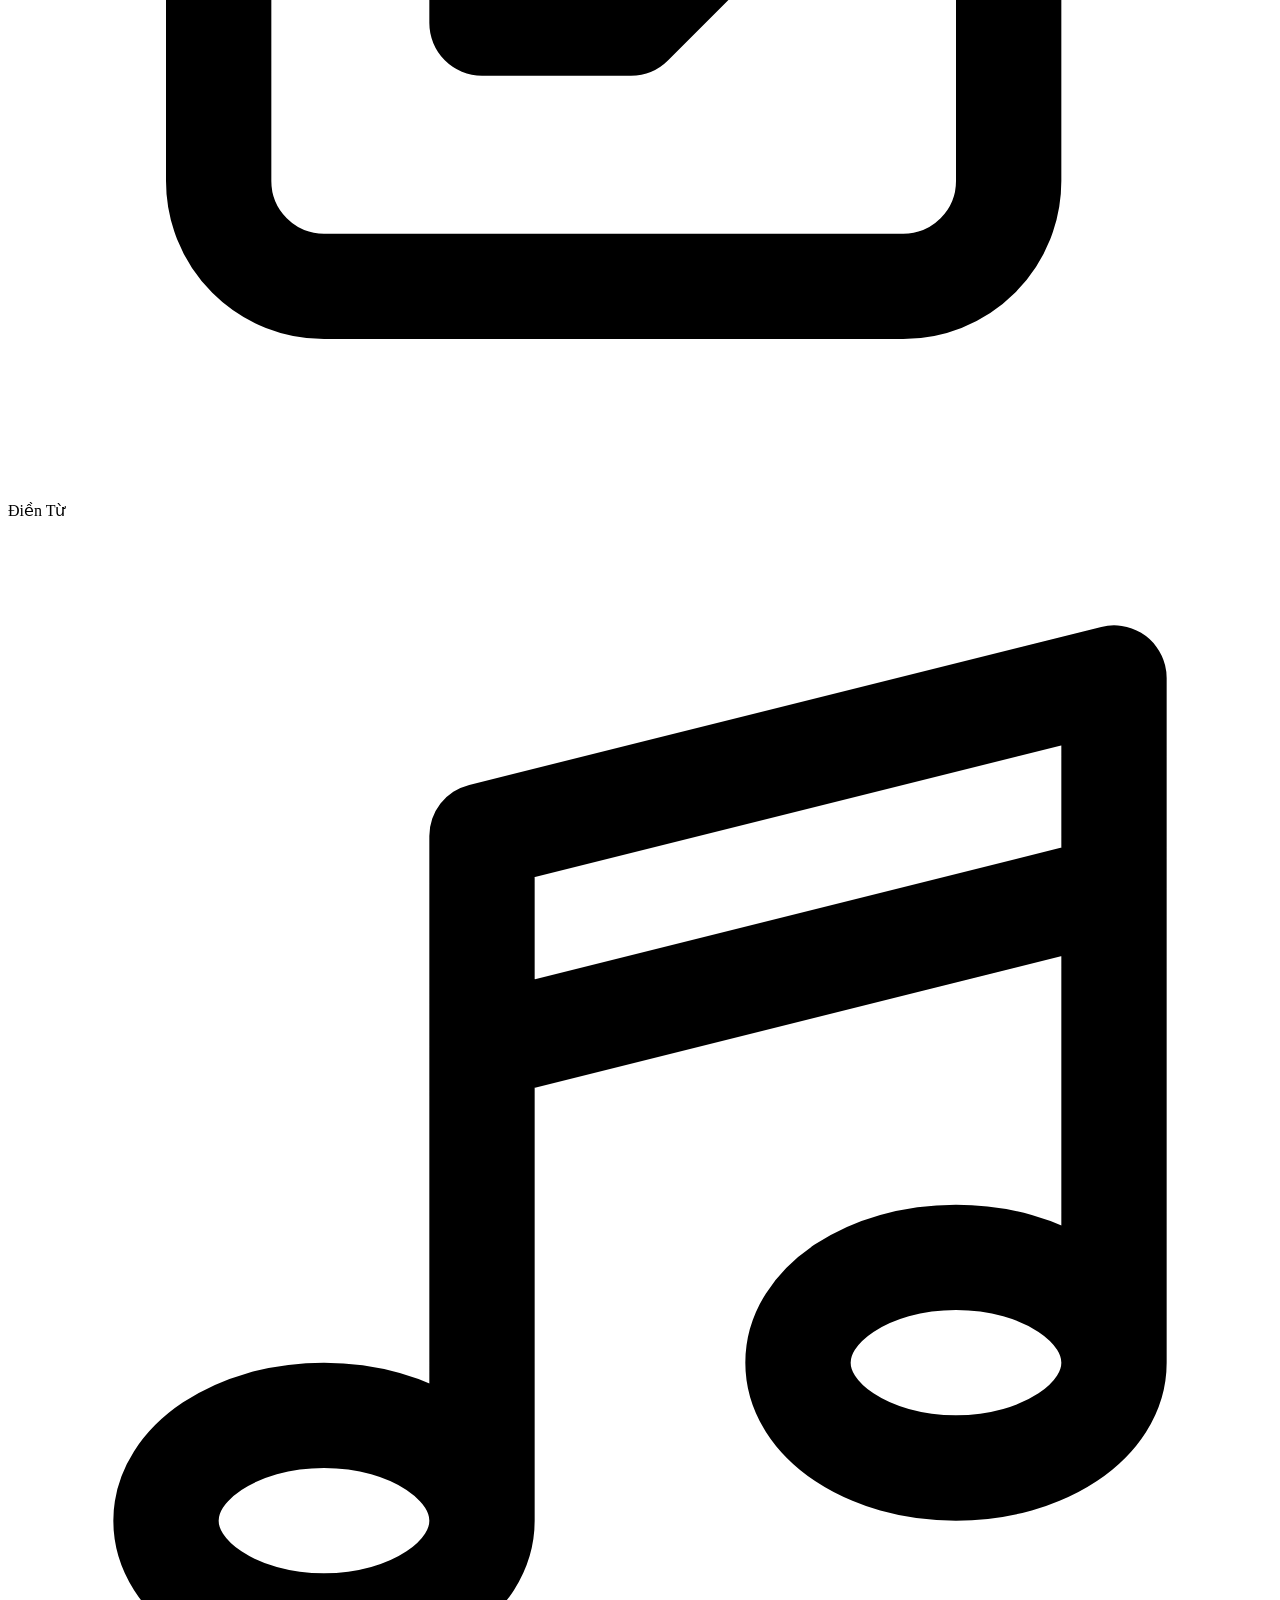
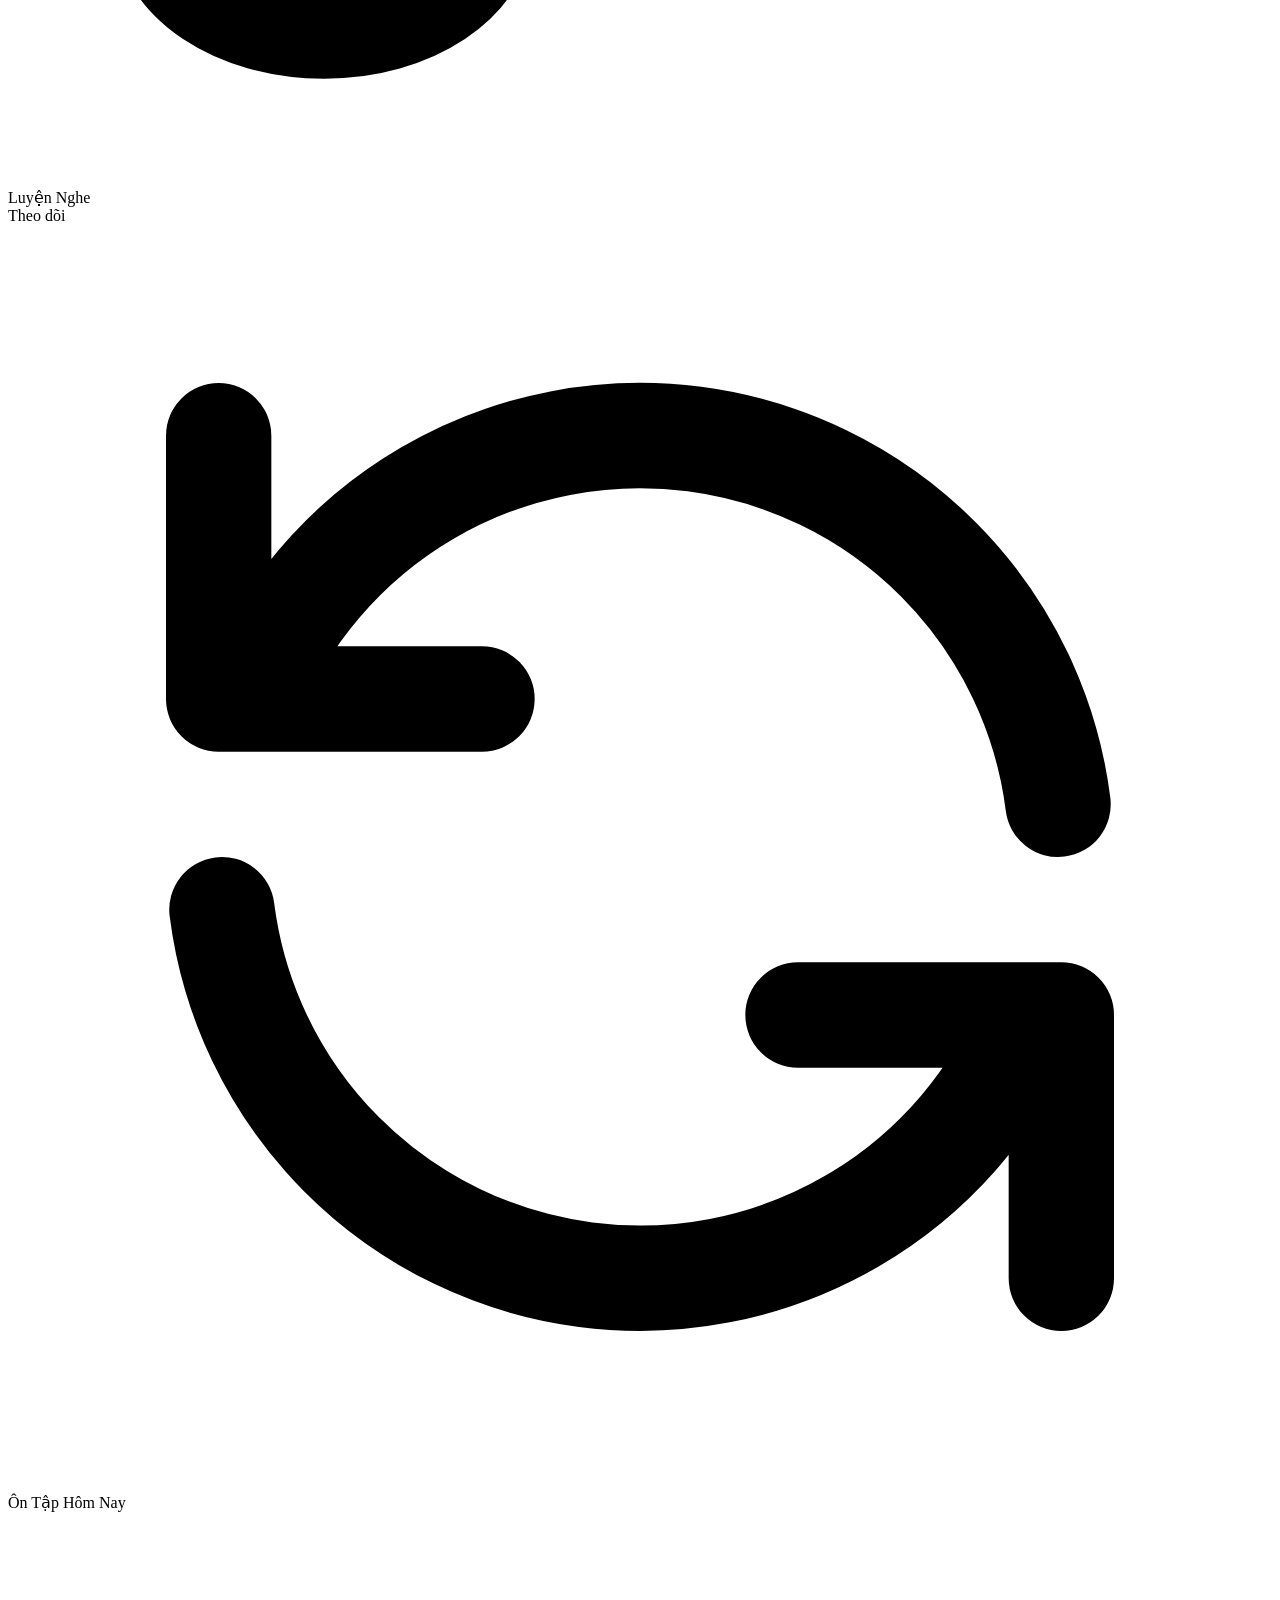
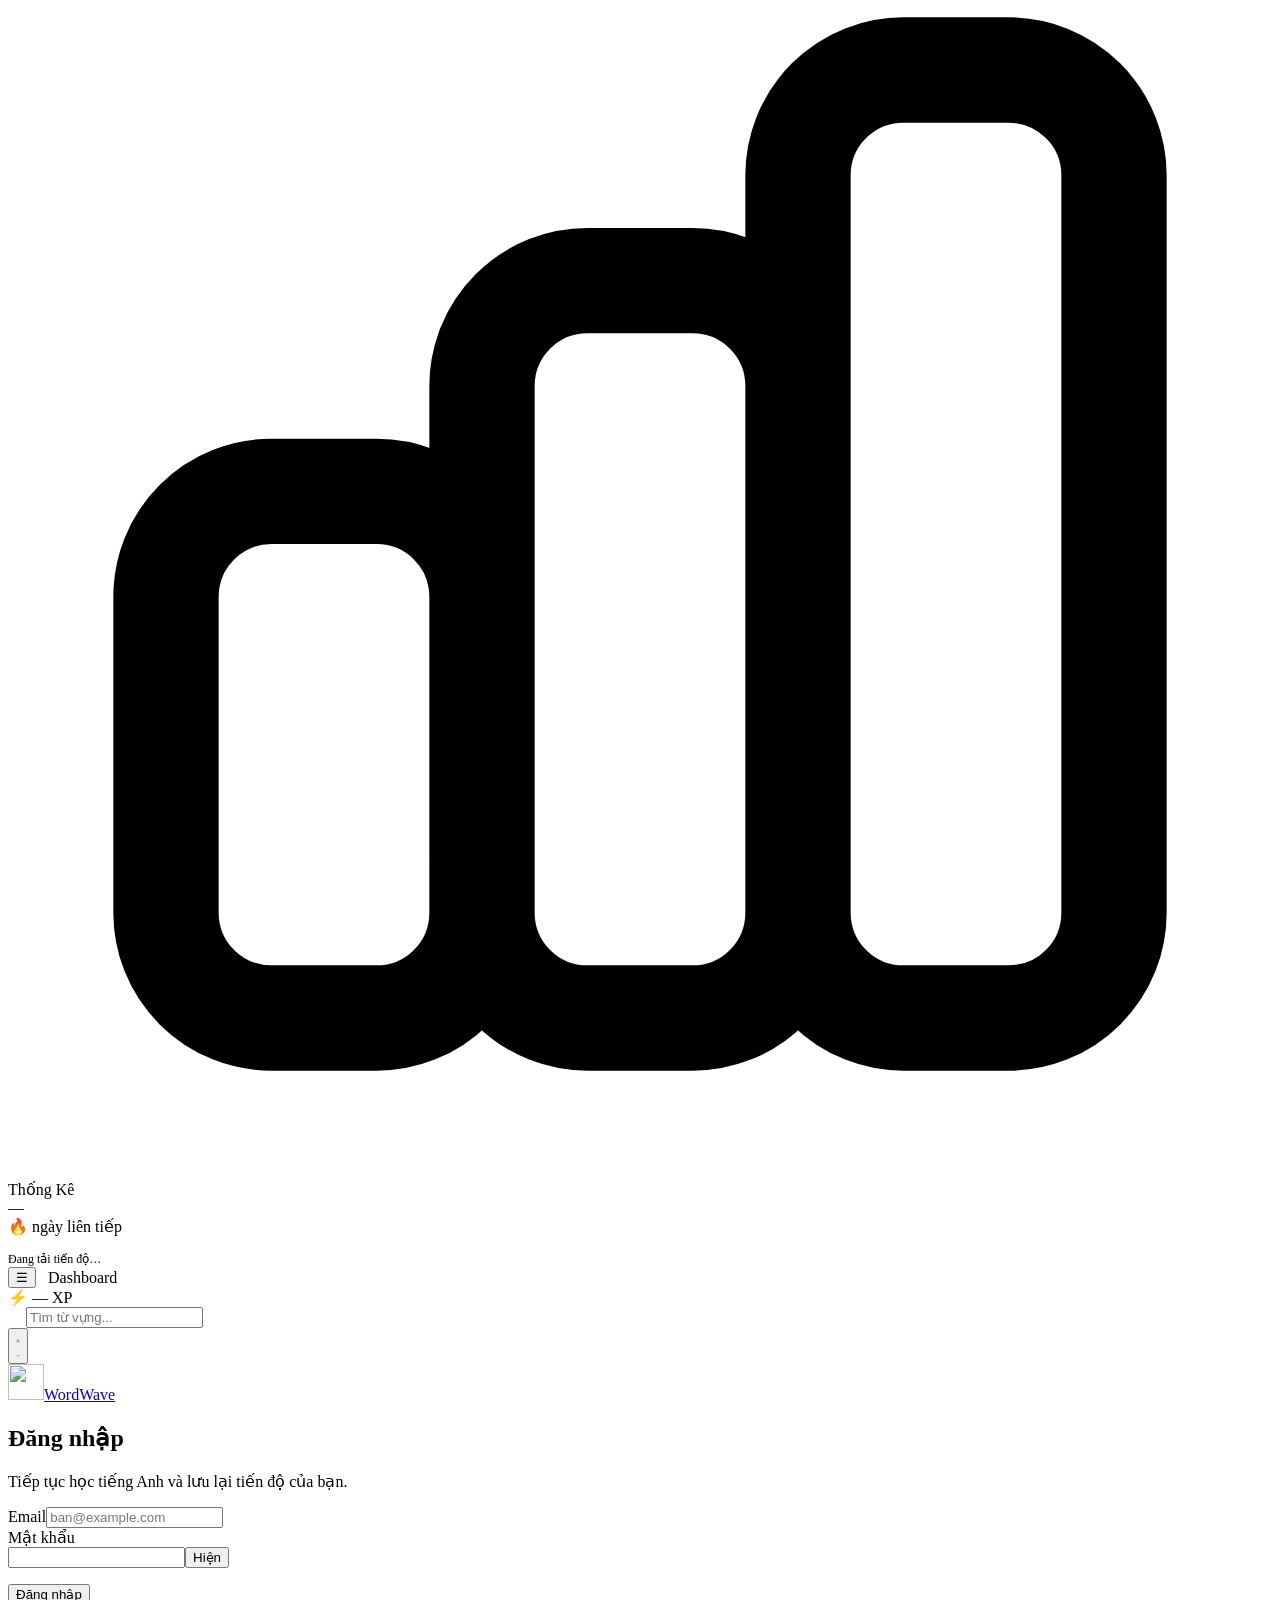
==== commit 5766b1e0: "Insert data, add feature administrator" ====
--- a/frontend/index.html
+++ b/frontend/index.html
@@ -4,14 +4,15 @@
 <meta charset="UTF-8"/>
 <meta name="viewport" content="width=device-width, initial-scale=1.0"/>
 <title>WordWave – Học Tiếng Anh</title>
-<link rel="icon" href="./assets/favicon.svg" type="image/svg+xml"/>
-<link rel="apple-touch-icon" href="./assets/logo.svg"/>
+<link rel="icon" href="/assets/favicon.svg" type="image/svg+xml"/>
+<link rel="apple-touch-icon" href="/assets/logo.svg"/>
 <link rel="preconnect" href="https://fonts.googleapis.com"/>
 <link rel="preconnect" href="https://fonts.gstatic.com" crossorigin/>
 <link href="https://fonts.googleapis.com/css2?family=Sora:wght@300;400;500;600;700&family=DM+Mono:wght@400;500&display=swap" rel="stylesheet"/>
-<link rel="stylesheet" href="css/style.css"/>
+<link rel="stylesheet" href="/css/style.css"/>
 </head>
-<body>
+<body data-auth="pending">
+<div id="auth-loading" class="auth-loading" role="status">Đang kiểm tra phiên đăng nhập…</div>
 
 <!-- TOAST -->
 <div id="toast" class="toast"></div>
@@ -74,10 +75,6 @@
         <svg class="nav-icon" fill="none" stroke="currentColor" viewBox="0 0 24 24"><path stroke-linecap="round" stroke-linejoin="round" stroke-width="2" d="M9 19V6l12-3v13M9 19c0 1.105-1.343 2-3 2s-3-.895-3-2 1.343-2 3-2 3 .895 3 2zm12-3c0 1.105-1.343 2-3 2s-3-.895-3-2 1.343-2 3-2 3 .895 3 2zM9 10l12-3"/></svg>
         Luyện Nghe
       </div>
-      <div class="nav-item" data-page="ielts" onclick="navigate('ielts')">
-        <svg class="nav-icon" fill="none" stroke="currentColor" viewBox="0 0 24 24"><path stroke-linecap="round" stroke-linejoin="round" stroke-width="2" d="M9 5h6m-8 4h10M7 13h10M9 17h4M5 3h14a2 2 0 012 2v14a2 2 0 01-2 2H5a2 2 0 01-2-2V5a2 2 0 012-2z"/></svg>
-        IELTS Mock Test
-      </div>
     </div>
     <div class="nav-group">
       <div class="nav-label">Theo dõi</div>
@@ -91,22 +88,19 @@
       </div>
     </div>
     <div class="nav-group">
-      <div class="nav-label">Admin</div>
-      <div class="nav-item" data-page="toeicAdmin" onclick="navigate('toeicAdmin')">
-        <svg class="nav-icon" fill="none" stroke="currentColor" viewBox="0 0 24 24"><path stroke-linecap="round" stroke-linejoin="round" stroke-width="2" d="M4 7h16M4 12h16M4 17h10"/></svg>
-        TOEIC Crawl
-      </div>
+      <div class="nav-label" data-admin-only hidden>Quản trị</div>
+      <button class="nav-item" data-page="usersAdmin" data-admin-only hidden onclick="navigate('usersAdmin')" type="button">Quản lý tài khoản</button>
     </div>
   </div>
   <div class="sidebar-footer">
     <div class="streak-card">
-      <div class="streak-num" id="streak-display">7</div>
+      <div class="streak-num" id="streak-display">—</div>
       <div class="streak-label">🔥 ngày liên tiếp</div>
       <div style="margin-top:8px;">
         <div class="progress-track" style="height:4px;">
-          <div class="progress-fill" style="width:70%;background:var(--accent3);"></div>
-        </div>
-        <div style="font-size:10px;color:var(--text3);margin-top:4px;">10 XP để level up</div>
+          <div class="progress-fill" id="sidebar-daily-progress" style="width:0%;background:var(--accent3);"></div>
+        </div>
+        <div id="sidebar-daily-remaining" style="font-size:12px;color:var(--text3);margin-top:4px;">Đang tải tiến độ…</div>
       </div>
     </div>
   </div>
@@ -120,28 +114,130 @@
       <span class="page-title" id="page-title">Dashboard</span>
     </div>
     <div class="topbar-right">
-      <div class="xp-pill">⚡ <span id="xp-display">0</span> XP</div>
-      <div class="level-pill">B1</div>
+      <div class="xp-pill">⚡ <span id="xp-display">—</span> XP</div>
       <div class="search-box" style="width:200px;">
         <svg width="14" height="14" fill="none" stroke="var(--text3)" viewBox="0 0 24 24"><circle cx="11" cy="11" r="8"/><path d="m21 21-4.35-4.35"/></svg>
         <input type="text" placeholder="Tìm từ vựng..." id="global-search" oninput="handleGlobalSearch(this.value)"/>
       </div>
+      <div class="account-menu" id="account-menu">
+        <button class="account-trigger" id="account-menu-trigger" type="button" aria-expanded="false" aria-controls="account-menu-panel" aria-label="Tài khoản đăng nhập">
+          <svg class="account-person-icon" viewBox="0 0 24 24" fill="none" stroke="currentColor" stroke-width="1.8" stroke-linecap="round" stroke-linejoin="round" aria-hidden="true"><circle cx="12" cy="8" r="3.5"/><path d="M5 21v-2a7 7 0 0 1 14 0v2"/></svg>
+          <span id="account-name"></span>
+          <svg class="account-chevron" viewBox="0 0 16 16" fill="none" stroke="currentColor" stroke-width="1.8" stroke-linecap="round" stroke-linejoin="round" aria-hidden="true"><path d="m4 6 4 4 4-4"/></svg>
+        </button>
+        <div class="account-menu-panel" id="account-menu-panel" hidden>
+          <div class="account-menu-identity"><span id="account-email"></span><span id="account-role"></span></div>
+          <button class="account-menu-action" id="account-password-button" type="button">
+            <svg viewBox="0 0 24 24" fill="none" stroke="currentColor" stroke-width="1.8" stroke-linecap="round" stroke-linejoin="round" aria-hidden="true"><rect x="5" y="10" width="14" height="11" rx="2"/><path d="M8 10V7a4 4 0 0 1 8 0v3"/></svg>Đổi mật khẩu
+          </button>
+          <button class="account-menu-action account-menu-logout" id="logout-button" type="button">
+            <svg viewBox="0 0 24 24" fill="none" stroke="currentColor" stroke-width="1.8" stroke-linecap="round" stroke-linejoin="round" aria-hidden="true"><path d="M10 5H5v14h5M14 8l4 4-4 4M9 12h9"/></svg>Đăng xuất
+          </button>
+          <p id="logout-error" class="form-message" role="alert"></p>
+        </div>
+      </div>
     </div>
   </div>
 
   <div class="content">
+    <section class="page auth-page" id="page-login" aria-labelledby="login-heading">
+      <div class="auth-panel">
+        <a href="/login" class="auth-brand"><img src="/assets/logo.svg" width="36" height="36" alt=""/>WordWave</a>
+        <h1 id="login-heading">Đăng nhập</h1>
+        <p class="auth-description">Tiếp tục học tiếng Anh và lưu lại tiến độ của bạn.</p>
+        <form id="login-form" class="auth-form">
+          <div class="form-field"><label for="login-email">Email</label><input id="login-email" name="email" type="email" autocomplete="username" maxlength="254" required placeholder="ban@example.com"/></div>
+          <div class="form-field"><label for="login-password">Mật khẩu</label><div class="password-field"><input id="login-password" name="password" type="password" autocomplete="current-password" maxlength="128" required/><button type="button" data-toggle-password="login-password" aria-controls="login-password" aria-pressed="false">Hiện</button></div></div>
+          <p class="form-message" role="alert" tabindex="-1"></p>
+          <button class="btn btn-primary" type="submit">Đăng nhập</button>
+        </form>
+        <p class="auth-switch">Chưa có tài khoản? <a href="/register">Tạo tài khoản học viên</a></p>
+      </div>
+    </section>
+    <section class="page auth-page" id="page-register" aria-labelledby="register-heading">
+      <div class="auth-panel">
+        <a href="/login" class="auth-brand"><img src="/assets/logo.svg" width="36" height="36" alt=""/>WordWave</a>
+        <h1 id="register-heading">Tạo tài khoản học viên</h1>
+        <p class="auth-description">Một tài khoản cho các bài học, luyện tập và kết quả của bạn.</p>
+        <form id="register-form" class="auth-form">
+          <div class="form-field"><label for="register-name">Tên hiển thị</label><input id="register-name" name="displayName" autocomplete="name" minlength="2" maxlength="100" required/></div>
+          <div class="form-field"><label for="register-email">Email</label><input id="register-email" name="email" type="email" autocomplete="username" maxlength="254" required placeholder="ban@example.com"/></div>
+          <div class="form-field"><label for="register-password">Mật khẩu</label><div class="password-field"><input id="register-password" name="password" type="password" autocomplete="new-password" minlength="10" maxlength="128" aria-describedby="register-password-hint" required/><button type="button" data-toggle-password="register-password" aria-controls="register-password" aria-pressed="false">Hiện</button></div><p id="register-password-hint" class="form-hint">Từ 10 đến 128 ký tự.</p></div>
+          <div class="form-field"><label for="register-confirm">Nhập lại mật khẩu</label><input id="register-confirm" name="confirmPassword" type="password" autocomplete="new-password" minlength="10" maxlength="128" required/></div>
+          <p class="form-message" role="alert" tabindex="-1"></p>
+          <button class="btn btn-primary" type="submit">Tạo tài khoản</button>
+        </form>
+        <p class="auth-switch">Đã có tài khoản? <a href="/login">Đăng nhập</a></p>
+      </div>
+    </section>
+    <section class="page" id="page-account" aria-labelledby="account-heading">
+      <div class="account-panel">
+        <h1 id="account-heading">Tài khoản của tôi</h1>
+        <dl class="account-details"><div><dt>Tên hiển thị</dt><dd id="profile-name"></dd></div><div><dt>Email</dt><dd id="profile-email"></dd></div><div><dt>Vai trò</dt><dd id="profile-role"></dd></div></dl>
+        <h2>Đổi mật khẩu</h2>
+        <p class="auth-description">Sau khi đổi mật khẩu, bạn cần đăng nhập lại trên các thiết bị.</p>
+        <form id="password-form" class="auth-form">
+          <div class="form-field"><label for="current-password">Mật khẩu hiện tại</label><input id="current-password" name="currentPassword" type="password" autocomplete="current-password" maxlength="128" required/></div>
+          <div class="form-field"><label for="new-password">Mật khẩu mới</label><input id="new-password" name="newPassword" type="password" autocomplete="new-password" minlength="10" maxlength="128" required/><p class="form-hint">Từ 10 đến 128 ký tự.</p></div>
+          <div class="form-field"><label for="confirm-new-password">Nhập lại mật khẩu mới</label><input id="confirm-new-password" name="confirmPassword" type="password" autocomplete="new-password" minlength="10" maxlength="128" required/></div>
+          <p class="form-message" role="alert" tabindex="-1"></p>
+          <button class="btn btn-primary" type="submit">Đổi mật khẩu</button>
+        </form>
+      </div>
+    </section>
+    <section class="page" id="page-usersAdmin" aria-labelledby="users-heading">
+      <div class="users-heading-row"><h1 id="users-heading">Quản lý tài khoản</h1><button id="users-add" class="btn btn-primary" type="button">Thêm tài khoản</button></div>
+      <p class="auth-description">Thêm, sửa, xóa tài khoản và đặt lại mật khẩu. Mọi thay đổi tài khoản sẽ yêu cầu người dùng đăng nhập lại.</p>
+      <p id="users-notice" class="form-message success" role="status"></p>
+      <section id="user-editor" class="user-editor" hidden aria-labelledby="user-editor-heading">
+        <h2 id="user-editor-heading" tabindex="-1">Thêm tài khoản</h2>
+        <form id="user-editor-form" class="auth-form">
+          <div class="user-editor-grid">
+            <div class="form-field"><label for="user-name">Tên hiển thị</label><input id="user-name" name="displayName" minlength="2" maxlength="100" required autocomplete="off"/></div>
+            <div class="form-field"><label for="user-email">Email</label><input id="user-email" name="email" type="email" maxlength="254" required autocomplete="off"/></div>
+            <div class="form-field"><label for="user-role">Vai trò</label><select id="user-role" name="role"><option value="Learner">Học viên</option><option value="Admin">Quản trị viên</option></select></div>
+            <label class="user-active"><input name="isActive" type="checkbox" checked/>Cho phép đăng nhập</label>
+            <div class="form-field" id="user-initial-password"><label for="user-password">Mật khẩu ban đầu</label><input id="user-password" name="password" type="password" minlength="10" maxlength="128" autocomplete="new-password" aria-describedby="user-password-hint"/><p id="user-password-hint" class="form-hint">Từ 10 đến 128 ký tự.</p></div>
+            <div class="form-field" id="user-initial-confirm"><label for="user-password-confirm">Nhập lại mật khẩu</label><input id="user-password-confirm" name="confirmPassword" type="password" minlength="10" maxlength="128" autocomplete="new-password"/></div>
+          </div>
+          <p class="form-message" role="alert" tabindex="-1"></p>
+          <div class="user-editor-actions"><button class="btn btn-primary" type="submit">Tạo tài khoản</button><button class="btn btn-ghost" id="user-editor-cancel" type="button">Hủy</button></div>
+        </form>
+      </section>
+      <section id="user-password-editor" class="user-editor" hidden aria-labelledby="user-password-heading">
+        <h2 id="user-password-heading" tabindex="-1">Đặt lại mật khẩu</h2>
+        <p id="user-password-target" class="auth-description"></p>
+        <p class="form-hint">Các phiên đăng nhập hiện tại sẽ bị thu hồi. Người dùng cần dùng mật khẩu mới để đăng nhập.</p>
+        <form id="user-reset-form" class="auth-form">
+          <div class="user-editor-grid"><div class="form-field"><label for="user-new-password">Mật khẩu mới</label><input id="user-new-password" name="newPassword" type="password" minlength="10" maxlength="128" required autocomplete="new-password"/><p class="form-hint">Từ 10 đến 128 ký tự.</p></div><div class="form-field"><label for="user-new-password-confirm">Nhập lại mật khẩu mới</label><input id="user-new-password-confirm" name="confirmPassword" type="password" minlength="10" maxlength="128" required autocomplete="new-password"/></div></div>
+          <p class="form-message" role="alert" tabindex="-1"></p>
+          <div class="user-editor-actions"><button class="btn btn-primary" type="submit">Đặt lại mật khẩu</button><button class="btn btn-ghost" id="user-password-cancel" type="button">Hủy</button></div>
+        </form>
+      </section>
+      <dialog id="user-delete-dialog" class="user-delete-dialog" aria-labelledby="user-delete-heading" aria-describedby="user-delete-description">
+        <h2 id="user-delete-heading">Xóa tài khoản?</h2><p id="user-delete-target"></p><p id="user-delete-description">Tài khoản, các phiên đăng nhập, tiến độ ôn tập và bài làm IELTS sẽ bị xóa vĩnh viễn. Thao tác này không thể hoàn tác.</p>
+        <form id="user-delete-form"><p class="form-message" role="alert" tabindex="-1"></p><div class="user-editor-actions"><button id="user-delete-cancel" class="btn btn-secondary" type="button" autofocus>Hủy</button><button class="btn btn-danger" type="submit">Xóa tài khoản</button></div></form>
+      </dialog>
+      <form class="users-search" id="users-search-form"><label for="users-search">Tìm tài khoản</label><div><input id="users-search" name="search" type="search" maxlength="100" placeholder="Tên hoặc email"/><button class="btn btn-secondary" type="submit">Tìm kiếm</button></div></form>
+      <p id="users-status" class="users-status" role="status"></p>
+      <button id="users-retry" class="btn btn-secondary" type="button" hidden>Thử lại</button>
+      <div class="users-table-wrap" tabindex="0" role="region" aria-label="Danh sách tài khoản"><table class="users-table"><thead><tr><th scope="col">Tài khoản</th><th scope="col">Vai trò</th><th scope="col">Trạng thái</th><th scope="col">Thao tác</th></tr></thead><tbody id="users-rows"></tbody></table></div>
+      <div class="users-pagination"><button id="users-prev" class="btn btn-ghost" type="button">Trang trước</button><button id="users-next" class="btn btn-ghost" type="button">Trang sau</button></div>
+    </section>
 
     <!-- DASHBOARD -->
     <div class="page active fade-in" id="page-dashboard">
       <div style="margin-bottom:24px;">
-        <h1 style="font-size:22px;font-weight:700;margin-bottom:4px;">Chào buổi sáng! 👋</h1>
-        <p style="color:var(--text2);font-size:14px;">Hôm nay hãy học thêm vài từ mới và ôn lại những từ cũ.</p>
-      </div>
+        <h1 id="dashboard-greeting" style="font-size:22px;font-weight:700;margin-bottom:4px;">Chào bạn!</h1>
+        <p style="color:var(--text2);font-size:14px;">Học từ mới, hiểu cấu trúc và luyện cách diễn đạt mỗi ngày.</p>
+      </div>
+      <p id="dashboard-study-summary" class="learning-status" role="status">Đang tải tiến độ tài khoản…</p>
+      <button id="dashboard-retry" class="btn btn-secondary" type="button" hidden>Thử lại</button>
       <div class="grid-4" style="margin-bottom:24px;">
-        <div class="card card-sm"><div class="card-title">Từ đã học</div><div class="card-value" style="color:var(--accent);">121</div><div style="font-size:11px;color:var(--green);margin-top:4px;">↑ +12 hôm nay</div></div>
-        <div class="card card-sm"><div class="card-title">Tỷ lệ đúng</div><div class="card-value" style="color:var(--green);">84%</div><div style="font-size:11px;color:var(--text3);margin-top:4px;">7 ngày qua</div></div>
-        <div class="card card-sm"><div class="card-title">Streak</div><div class="card-value" style="color:var(--accent3);">7 🔥</div><div style="font-size:11px;color:var(--text3);margin-top:4px;">ngày liên tiếp</div></div>
-        <div class="card card-sm"><div class="card-title">Cần ôn hôm nay</div><div class="card-value" style="color:var(--purple);">12</div><div style="font-size:11px;color:var(--text3);margin-top:4px;">spaced repetition</div></div>
+        <div class="card card-sm"><div class="card-title">Từ vựng đã học</div><div class="card-value" id="dashboard-vocabulary">—</div></div>
+        <div class="card card-sm"><div class="card-title">Ngữ pháp đã học</div><div class="card-value" id="dashboard-grammar">—</div></div>
+        <div class="card card-sm"><div class="card-title">Mẫu câu đã học</div><div class="card-value" id="dashboard-patterns">—</div></div>
+        <div class="card card-sm"><div class="card-title">Bài học hôm nay</div><div class="card-value" id="dashboard-daily">—</div><button class="btn btn-ghost btn-sm" type="button" onclick="navigate('review')">Tiếp tục học</button></div>
       </div>
       <div class="grid-2" style="margin-bottom:24px;">
         <div class="card">
@@ -155,14 +251,13 @@
             <button class="btn btn-secondary" onclick="navigate('quiz')">📝 Quiz</button>
             <button class="btn btn-secondary" onclick="navigate('review')">🔄 Ôn tập</button>
             <button class="btn btn-secondary" onclick="navigate('listening')">🎧 Nghe</button>
-            <button class="btn btn-primary" onclick="navigate('ielts')">IELTS Mock</button>
           </div>
           <div style="padding:14px;background:rgba(99,179,237,0.08);border:1px solid var(--border);border-radius:var(--r2);">
             <div style="font-size:12px;color:var(--text3);margin-bottom:6px;">Từ hôm nay</div>
-            <div style="font-size:20px;font-weight:700;" id="wod-word">ambitious</div>
-            <div style="font-size:13px;color:var(--accent2);font-family:var(--mono);" id="wod-phonetic">/æmˈbɪʃəs/</div>
-            <div style="font-size:14px;color:var(--text2);margin-top:4px;" id="wod-meaning">có tham vọng</div>
-            <button class="btn btn-ghost btn-sm" style="margin-top:10px;" id="wod-speak" onclick="window._speak('ambitious')">🔊 Phát âm</button>
+            <div style="font-size:20px;font-weight:700;" id="wod-word">—</div>
+            <div style="font-size:13px;color:var(--accent2);font-family:var(--mono);" id="wod-phonetic"></div>
+            <div style="font-size:14px;color:var(--text2);margin-top:4px;" id="wod-meaning"></div>
+            <button class="btn btn-ghost btn-sm" style="margin-top:10px;" id="wod-speak" disabled>🔊 Phát âm</button>
           </div>
         </div>
       </div>
@@ -174,23 +269,28 @@
 
     <!-- VOCABULARY -->
     <div class="page fade-in" id="page-vocabulary">
+      <div class="collection-heading"><div><h1>Thư viện từ vựng</h1><p>Chọn một cuốn sách, khám phá từng chủ đề.</p></div><div class="collection-view-switch" id="vocab-view-switch" role="group" aria-label="Kiểu hiển thị từ vựng"></div></div>
       <div style="display:flex;align-items:center;gap:12px;margin-bottom:16px;flex-wrap:wrap;">
         <div class="search-box" style="flex:1;min-width:200px;">
           <svg width="14" height="14" fill="none" stroke="var(--text3)" viewBox="0 0 24 24"><circle cx="11" cy="11" r="8"/><path d="m21 21-4.35-4.35"/></svg>
-          <input type="text" placeholder="Tìm từ..." id="vocab-search" oninput="filterVocab()"/>
+          <input type="search" placeholder="Tìm chủ đề..." aria-label="Tìm chủ đề hoặc từ vựng" id="vocab-search" oninput="filterVocab()"/>
         </div>
         <select id="level-filter" onchange="filterVocab()" style="background:var(--bg3);border:1px solid var(--border);border-radius:var(--r2);padding:8px 14px;color:var(--text);font-family:var(--font);font-size:14px;outline:none;">
           <option value="">Tất cả Level</option>
           <option value="A1">A1</option><option value="A2">A2</option>
-          <option value="B1">B1</option><option value="B2">B2</option><option value="C1">C1</option>
+          <option value="B1">B1</option><option value="B2">B2</option><option value="C1">C1</option><option value="C2">C2</option><option value="N/A">Chưa phân loại</option>
         </select>
         <select id="topic-filter" onchange="filterVocab()" style="background:var(--bg3);border:1px solid var(--border);border-radius:var(--r2);padding:8px 14px;color:var(--text);font-family:var(--font);font-size:14px;outline:none;">
           <option value="">Tất cả Chủ đề</option>
         </select>
       </div>
       <div class="topic-grid" id="topic-filter-pills" style="margin-bottom:16px;"></div>
+      <div class="collection-drill" id="vocab-book-drill" hidden><button class="btn btn-ghost" id="vocab-back-to-books" type="button">← Tất cả chủ đề</button><h2 id="vocab-open-book-title" tabindex="-1"></h2></div>
+      <p class="collection-summary" id="vocab-books-summary" role="status"></p>
+      <div class="study-books-grid" id="vocab-books"></div>
       <div id="vocab-list" style="display:flex;flex-direction:column;gap:8px;"></div>
       <div id="vocab-pagination"></div>
+      <p class="vocabulary-attribution">Nguồn dữ liệu: Wiktionary, CEFR-J và các nguồn đối chiếu. <a href="/data/vocabulary/sources.htm" target="_blank" rel="noopener">Xem nguồn &amp; giấy phép</a></p>
       <div id="vocab-load-more" style="text-align:center;margin-top:20px;display:none;">
         <button class="btn btn-secondary" onclick="loadMoreVocab()">Tải thêm từ</button>
       </div>
@@ -198,17 +298,22 @@
 
     <!-- GRAMMAR -->
     <div class="page fade-in" id="page-grammar">
+      <div class="collection-heading"><div><h1>Thư viện ngữ pháp</h1><p>Từ những cấu trúc đầu tiên đến cách diễn đạt nâng cao.</p></div><div class="collection-view-switch" id="grammar-view-switch" role="group" aria-label="Kiểu hiển thị ngữ pháp"></div></div>
       <div class="search-box" style="margin-bottom:14px;max-width:420px;">
         <span>🔍</span>
         <input type="text" placeholder="Tìm ngữ pháp theo tên..." id="grammar-search" oninput="filterGrammarByName(this.value)"/>
       </div>
-      <div class="tabs" style="margin-bottom:20px;">
-        <div class="tab active" onclick="filterGrammarByLevel('all')">Tất cả</div>
-        <div class="tab" onclick="filterGrammarByLevel('A1')">A1</div>
-        <div class="tab" onclick="filterGrammarByLevel('A2')">A2</div>
-        <div class="tab" onclick="filterGrammarByLevel('B1')">B1</div>
-        <div class="tab" onclick="filterGrammarByLevel('B2')">B2+</div>
-      </div>
+      <div class="tabs" id="grammar-level-tabs" style="margin-bottom:20px;" role="group" aria-label="Lọc trình độ ngữ pháp">
+        <button class="tab active" type="button" data-level="all" onclick="filterGrammarByLevel('all')">Tất cả</button>
+        <button class="tab" type="button" data-level="A1" onclick="filterGrammarByLevel('A1')">A1</button>
+        <button class="tab" type="button" data-level="A2" onclick="filterGrammarByLevel('A2')">A2</button>
+        <button class="tab" type="button" data-level="B1" onclick="filterGrammarByLevel('B1')">B1</button>
+        <button class="tab" type="button" data-level="B2" onclick="filterGrammarByLevel('B2')">B2</button>
+        <button class="tab" type="button" data-level="C1" onclick="filterGrammarByLevel('C1')">C1</button>
+      </div>
+      <div class="collection-drill" id="grammar-book-drill" hidden><button class="btn btn-ghost" id="grammar-back-to-books" type="button">← Tất cả trình độ</button><h2 id="grammar-open-book-title" tabindex="-1"></h2></div>
+      <p class="collection-summary" id="grammar-books-summary" role="status"></p>
+      <div class="study-books-grid study-books-grid--grammar" id="grammar-books"></div>
       <div id="grammar-list" style="display:flex;flex-direction:column;gap:12px;"></div>
       <div id="grammar-pagination"></div>
     </div>
@@ -237,7 +342,7 @@
           <select id="fc-level" onchange="initFlashcard()" style="background:var(--bg3);border:1px solid var(--border);border-radius:var(--r2);padding:6px 12px;color:var(--text);font-family:var(--font);font-size:13px;outline:none;">
             <option value="">Tất cả</option>
             <option value="A1">A1</option><option value="A2">A2</option>
-            <option value="B1">B1</option><option value="B2">B2</option><option value="C1">C1</option>
+            <option value="B1">B1</option><option value="B2">B2</option><option value="C1">C1</option><option value="C2">C2</option><option value="N/A">Chưa phân loại</option>
           </select>
         </div>
         <div class="progress-track" style="height:6px;margin-bottom:20px;">
@@ -382,24 +487,32 @@
 
     <!-- REVIEW -->
     <div class="page fade-in" id="page-review">
-      <div style="max-width:640px;margin:0 auto;">
-        <div id="review-start-card" class="card" style="text-align:center;padding:28px;">
-          <div style="font-size:36px;font-weight:700;color:var(--accent3);" id="review-remaining">—</div>
-          <div style="font-size:14px;color:var(--text2);margin-top:4px;">từ cần ôn hôm nay</div>
-          <button class="btn btn-primary btn-lg" style="margin-top:20px;" onclick="startReview()">Bắt đầu ôn tập</button>
+      <div class="daily-learning">
+        <h1>Bài học hằng ngày</h1>
+        <p>Từ vựng, ngữ pháp và mẫu câu được chọn theo tiến độ riêng của bạn. Học nội dung mới và ôn lại những bài đến hạn.</p>
+        <p id="review-status" class="learning-status" role="status">Đang tải bài học…</p>
+        <div id="review-start-card" class="card">
+          <h2 id="review-remaining">—</h2>
+          <p id="review-breakdown"></p>
+          <button id="review-start" class="btn btn-primary" type="button" onclick="startReview()" disabled>Tiếp tục học</button>
         </div>
         <div id="review-area" style="display:none;"></div>
+        <div id="review-lessons" class="daily-lesson-list"></div>
+        <button id="review-retry" class="btn btn-secondary" type="button" hidden>Tải lại bài học</button>
       </div>
     </div>
 
     <!-- PROGRESS -->
     <div class="page fade-in" id="page-progress">
+      <p id="progress-status" class="learning-status" role="status">Đang tải tiến độ…</p>
+      <button id="progress-retry" class="btn btn-secondary" type="button" hidden>Thử lại</button>
       <div class="grid-4" style="margin-bottom:24px;">
-        <div class="card card-sm"><div class="card-title">Tổng từ đã học</div><div class="card-value" style="color:var(--accent);">121</div></div>
-        <div class="card card-sm"><div class="card-title">Tỷ lệ đúng TB</div><div class="card-value" style="color:var(--green);">84%</div></div>
-        <div class="card card-sm"><div class="card-title">Streak hiện tại</div><div class="card-value" style="color:var(--accent3);">7 🔥</div></div>
-        <div class="card card-sm"><div class="card-title">Tổng XP</div><div class="card-value" style="color:var(--purple);" id="xp-total">0</div></div>
-      </div>
+        <div class="card card-sm"><div class="card-title">Nội dung đã học</div><div class="card-value" id="progress-learned">—</div></div>
+        <div class="card card-sm"><div class="card-title">Tỷ lệ ghi nhớ</div><div class="card-value" id="progress-accuracy">—</div></div>
+        <div class="card card-sm"><div class="card-title">Ngày học liên tiếp</div><div class="card-value" id="progress-streak">—</div></div>
+        <div class="card card-sm"><div class="card-title">Tổng XP</div><div class="card-value" id="xp-total">—</div></div>
+      </div>
+      <div id="progress-content-summary" class="learning-status"></div>
       <div class="grid-2" style="margin-bottom:24px;">
         <div class="card"><div class="section-title" style="margin-bottom:16px;">Tiến độ theo Level</div><div id="progress-level-bars" style="display:flex;flex-direction:column;gap:14px;"></div></div>
         <div class="card"><div class="section-title" style="margin-bottom:16px;">Tiến độ theo Chủ đề</div><div id="progress-topic-bars" style="display:flex;flex-direction:column;gap:12px;"></div></div>
@@ -467,17 +580,18 @@
 </div>
 
 <script type="module">
-import { initRouter, navigate, toggleSidebar } from './js/presentation/routing/router.js';
-import { filterVocab, setTopicFilter, loadMoreVocab } from './js/presentation/pages/vocabulary.js';
-import { filterGrammarByLevel, filterGrammarByName } from './js/presentation/pages/grammar.js';
-import { initFlashcard }  from './js/presentation/pages/flashcard.js';
-import { initQuiz }       from './js/presentation/pages/quiz.js';
-import { initMatching }   from './js/presentation/pages/matching.js';
-import { initBuilder }    from './js/presentation/pages/builder.js';
-import { initFillBlank }  from './js/presentation/pages/fillblank.js';
-import { initIelts }      from './js/presentation/pages/ielts.js';
-import { api }            from './js/infrastructure/api/apiClient.js';
-import { badgeClass }     from './js/shared/utils.js';
+import { initRouter, navigate, toggleSidebar } from '/js/presentation/routing/router.js';
+import { filterVocab, setTopicFilter, loadMoreVocab } from '/js/presentation/pages/vocabulary.js';
+import { filterGrammarByLevel, filterGrammarByName } from '/js/presentation/pages/grammar.js';
+import { initFlashcard }  from '/js/presentation/pages/flashcard.js';
+import { initQuiz }       from '/js/presentation/pages/quiz.js';
+import { initMatching }   from '/js/presentation/pages/matching.js';
+import { initBuilder }    from '/js/presentation/pages/builder.js';
+import { initFillBlank }  from '/js/presentation/pages/fillblank.js';
+import { initIelts }      from '/js/presentation/pages/ielts.js';
+import { api }            from '/js/infrastructure/api/apiClient.js';
+import { badgeClass, levelLabel }     from '/js/shared/utils.js';
+import { restoreSession, initAuthControls } from '/js/presentation/pages/auth.js';
 
 // Expose to window for onclick handlers in HTML
 window.navigate           = navigate;
@@ -505,7 +619,7 @@
             <div class="word-info">
               <div style="display:flex;align-items:center;gap:8px;">
                 <span class="word-english">${v.word}</span>
-                <span class="badge ${badgeClass(v.level)}">${v.level}</span>
+                <span class="badge ${badgeClass(v.level)}">${levelLabel(v.level)}</span>
               </div>
               <div class="word-phonetic">${v.phonetic}</div>
               <div class="word-meaning">${v.meaning}</div>
@@ -523,7 +637,19 @@
 );
 
 // Boot
-initRouter();
+initAuthControls();
+try {
+  await restoreSession();
+  initRouter();
+} catch (error) {
+  const loading = document.getElementById('auth-loading');
+  loading.textContent = error.message;
+  const retry = document.createElement('button');
+  retry.className = 'btn btn-primary';
+  retry.textContent = 'Thử lại';
+  retry.onclick = () => location.reload();
+  loading.append(retry);
+}
 </script>
 </body>
 </html>
